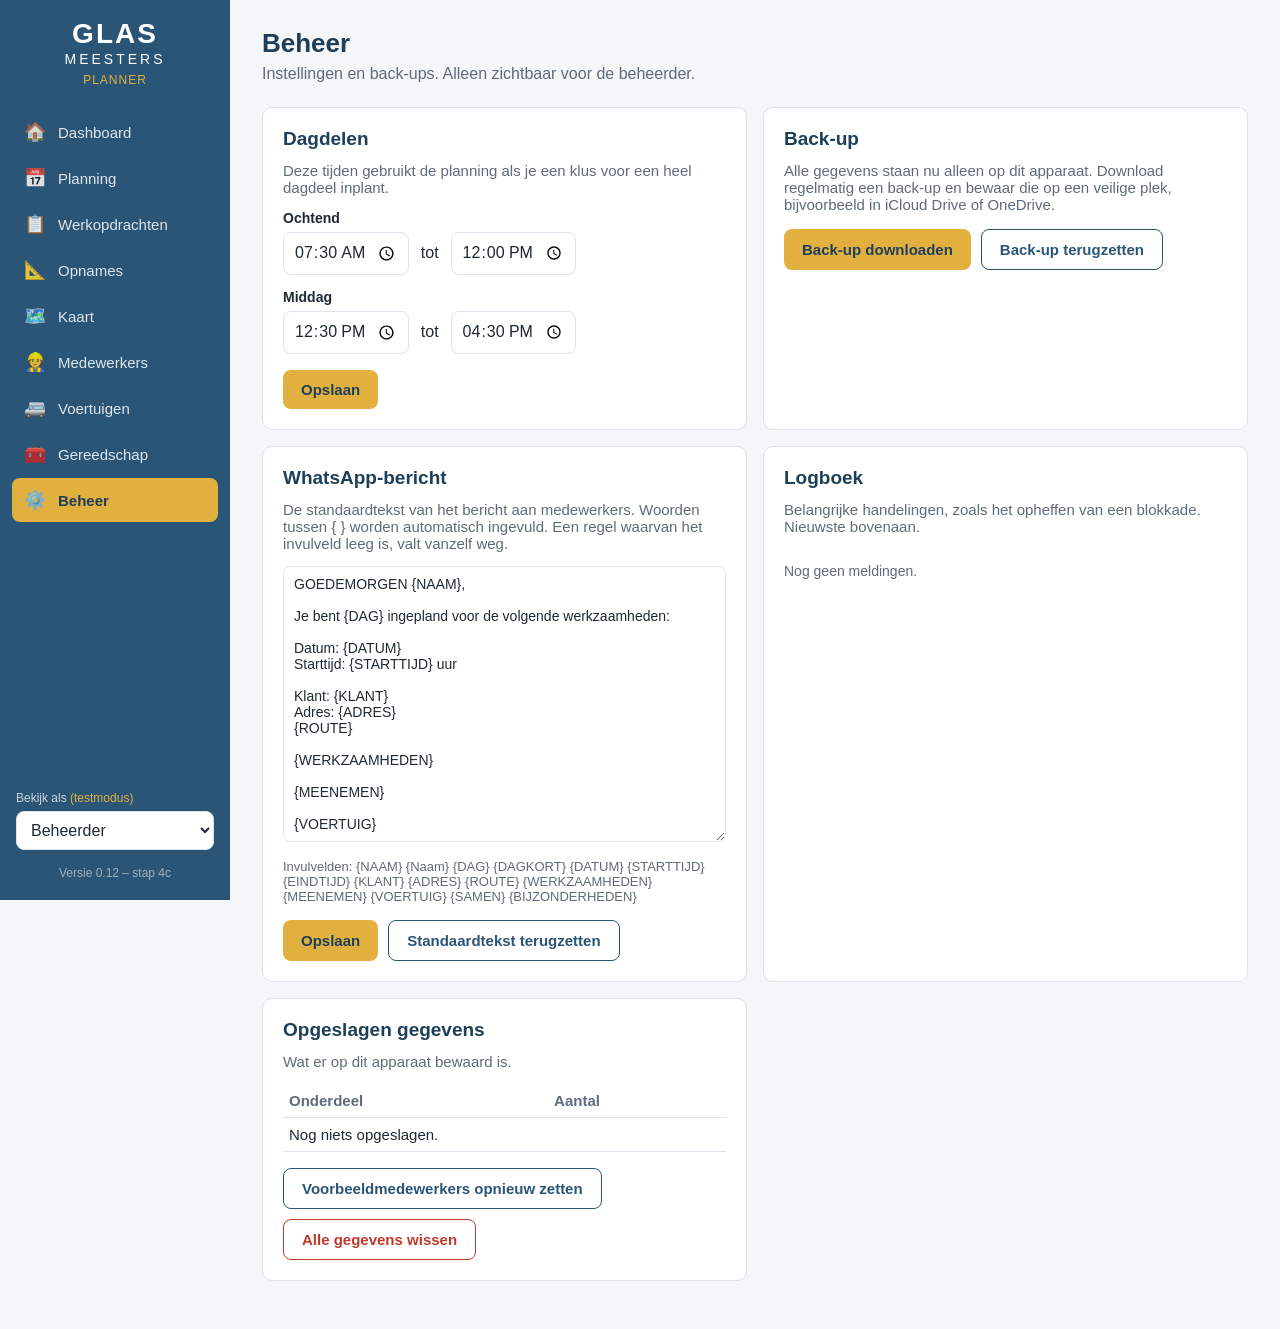
==== beheer.html @ 54ba1652 "Stap 4c: voertuigenbeheer - Pagina Voertuigen met filters: aandacht nodig, APK binnen 30 dagen,   on" ====
<!DOCTYPE html>
<html lang="nl">
<head>
  <meta charset="utf-8">
  <meta name="viewport" content="width=device-width, initial-scale=1">
  <title>Beheer – Glasmeesters Planner</title>
  <meta name="theme-color" content="#2A5577">
  <link rel="manifest" href="manifest.webmanifest">
  <link rel="icon" href="img/icoon.svg" type="image/svg+xml">
  <link rel="apple-touch-icon" href="img/icoon-180.png">
  <link rel="stylesheet" href="css/stijl.css">
</head>
<body data-pagina="beheer">

  <main class="inhoud">
    <h1>Beheer</h1>
    <p class="ondertitel">Instellingen en back-ups. Alleen zichtbaar voor de beheerder.</p>

    <div class="kaarten">

      <!-- Dagdelen -->
      <section class="kaart">
        <h2>Dagdelen</h2>
        <p class="uitleg">Deze tijden gebruikt de planning als je een klus voor een heel dagdeel inplant.</p>
        <form id="dagdelen">
          <div class="veld">
            <label>Ochtend</label>
            <div class="rij">
              <input type="time" id="ochtend-van" step="900" required> tot
              <input type="time" id="ochtend-tot" step="900" required>
            </div>
          </div>
          <div class="veld">
            <label>Middag</label>
            <div class="rij">
              <input type="time" id="middag-van" step="900" required> tot
              <input type="time" id="middag-tot" step="900" required>
            </div>
          </div>
          <div class="knoppen">
            <button class="knop" type="submit">Opslaan</button>
          </div>
          <div class="melding" id="melding-dagdelen"></div>
        </form>
      </section>

      <!-- Back-up -->
      <section class="kaart">
        <h2>Back-up</h2>
        <p class="uitleg">
          Alle gegevens staan nu alleen op dit apparaat. Download regelmatig een back-up en bewaar die
          op een veilige plek, bijvoorbeeld in iCloud Drive of OneDrive.
        </p>
        <div class="knoppen">
          <button class="knop" id="download">Back-up downloaden</button>
          <label class="knop tweede" for="bestand">Back-up terugzetten</label>
          <input type="file" id="bestand" accept=".json,application/json" hidden>
        </div>
        <div class="melding" id="melding-backup"></div>
      </section>

      <!-- WhatsApp-sjabloon -->
      <section class="kaart">
        <h2>WhatsApp-bericht</h2>
        <p class="uitleg">De standaardtekst van het bericht aan medewerkers. Woorden tussen { } worden automatisch ingevuld.
          Een regel waarvan het invulveld leeg is, valt vanzelf weg.</p>
        <textarea id="wa-sjabloon" rows="16" style="width:100%; font-size:14px"></textarea>
        <p class="zacht" style="font-size:13px">Invulvelden: {NAAM} {Naam} {DAG} {DAGKORT} {DATUM} {STARTTIJD} {EINDTIJD} {KLANT} {ADRES} {ROUTE}
          {WERKZAAMHEDEN} {MEENEMEN} {VOERTUIG} {SAMEN} {BIJZONDERHEDEN}</p>
        <div class="knoppen">
          <button class="knop" id="wa-opslaan">Opslaan</button>
          <button class="knop tweede" id="wa-standaard">Standaardtekst terugzetten</button>
        </div>
        <div class="melding" id="melding-wa"></div>
      </section>

      <!-- Logboek -->
      <section class="kaart">
        <h2>Logboek</h2>
        <p class="uitleg">Belangrijke handelingen, zoals het opheffen van een blokkade. Nieuwste bovenaan.</p>
        <div id="logboek" class="logboek"><p class="zacht">Bezig met laden…</p></div>
      </section>

      <!-- Overzicht -->
      <section class="kaart">
        <h2>Opgeslagen gegevens</h2>
        <p class="uitleg">Wat er op dit apparaat bewaard is.</p>
        <table class="tabel">
          <thead><tr><th>Onderdeel</th><th>Aantal</th></tr></thead>
          <tbody id="tellingen"><tr><td colspan="2">Bezig met laden…</td></tr></tbody>
        </table>
        <div class="knoppen">
          <button class="knop tweede" id="voorbeeld">Voorbeeldmedewerkers opnieuw zetten</button>
          <button class="knop gevaar" id="wissen">Alle gegevens wissen</button>
        </div>
        <div class="melding" id="melding-wissen"></div>
      </section>

    </div>
  </main>

  <script src="js/layout.js"></script>
  <script src="js/opslag.js"></script>
  <script src="js/keuzelijsten.js"></script>
  <script src="js/voorbeeld.js"></script>
  <script src="js/whatsapp.js"></script>
  <script>
  // Alleen uitvoeren als deze rol de pagina mag zien
  if (!document.body.classList.contains("geen-toegang")) {
    // Standaardtijden uit het ontwerp
    const STANDAARD_DAGDELEN = {
      id: "dagdelen",
      ochtend_van: "07:30", ochtend_tot: "12:00",
      middag_van: "12:30",  middag_tot: "16:30"
    };

    const NAMEN = { instellingen: "Instellingen", medewerkers: "Medewerkers", klussen: "Werkopdrachten", afwezigheid: "Afwezigheid", voertuigen: "Voertuigen", gereedschap: "Gereedschap", bestanden: "Foto's en documenten", whatsapp: "WhatsApp-berichten", logboek: "Logboek", onderhoud: "Onderhoud en keuringen" }; // wordt aangevuld in latere stappen

    function toon(id, soort, tekst) {
      const el = document.getElementById(id);
      el.className = "melding zichtbaar " + soort;
      el.textContent = tekst;
    }

    // ----- Dagdelen -----
    async function laadDagdelen() {
      const d = (await Opslag.haal("instellingen", "dagdelen")) || STANDAARD_DAGDELEN;
      document.getElementById("ochtend-van").value = d.ochtend_van;
      document.getElementById("ochtend-tot").value = d.ochtend_tot;
      document.getElementById("middag-van").value = d.middag_van;
      document.getElementById("middag-tot").value = d.middag_tot;
    }

    document.getElementById("dagdelen").addEventListener("submit", async function (e) {
      e.preventDefault();
      const d = {
        id: "dagdelen",
        ochtend_van: document.getElementById("ochtend-van").value,
        ochtend_tot: document.getElementById("ochtend-tot").value,
        middag_van: document.getElementById("middag-van").value,
        middag_tot: document.getElementById("middag-tot").value
      };
      if (d.ochtend_van >= d.ochtend_tot || d.middag_van >= d.middag_tot) {
        toon("melding-dagdelen", "fout", "De eindtijd moet later zijn dan de begintijd.");
        return;
      }
      if (d.ochtend_tot > d.middag_van) {
        toon("melding-dagdelen", "fout", "De middag mag pas beginnen als de ochtend voorbij is.");
        return;
      }
      await Opslag.bewaar("instellingen", d);
      toon("melding-dagdelen", "goed", "Opgeslagen.");
      laadTellingen();
    });

    // ----- Overzicht -----
    async function laadTellingen() {
      const telling = await Opslag.tellingen();
      const soorten = Object.keys(telling);
      document.getElementById("tellingen").innerHTML = soorten.length
        ? soorten.map(function (s) {
            return "<tr><td>" + (NAMEN[s] || s) + "</td><td>" + telling[s] + "</td></tr>";
          }).join("")
        : '<tr><td colspan="2">Nog niets opgeslagen.</td></tr>';
    }

    // ----- Back-up downloaden -----
    document.getElementById("download").addEventListener("click", async function () {
      const backup = await Opslag.exporteer();
      const datum = new Date().toISOString().slice(0, 10);
      const blob = new Blob([JSON.stringify(backup, null, 2)], { type: "application/json" });
      const link = document.createElement("a");
      link.href = URL.createObjectURL(blob);
      link.download = "glasmeesters-backup-" + datum + ".json";
      document.body.appendChild(link);
      link.click();
      link.remove();
      setTimeout(function () { URL.revokeObjectURL(link.href); }, 2000);
      toon("melding-backup", "goed", "Back-up gemaakt: " + link.download);
    });

    // ----- Back-up terugzetten -----
    document.getElementById("bestand").addEventListener("change", async function (e) {
      const bestand = e.target.files[0];
      e.target.value = "";
      if (!bestand) return;
      if (!confirm("Let op: alle huidige gegevens op dit apparaat worden vervangen door de back-up. Doorgaan?")) return;
      try {
        const backup = JSON.parse(await bestand.text());
        await Opslag.importeer(backup);
        toon("melding-backup", "goed", "Back-up van " +
          new Date(backup.gemaakt_op).toLocaleString("nl-NL") + " is teruggezet.");
        laadDagdelen();
        laadSjabloon();
        laadTellingen();
      } catch (fout) {
        toon("melding-backup", "fout", "Terugzetten mislukt: " +
          (fout instanceof SyntaxError ? "dit bestand is geen geldige back-up." : fout.message));
      }
    });

    // ----- Alles wissen -----
    document.getElementById("wissen").addEventListener("click", async function () {
      if (!confirm("Weet je zeker dat je ALLE gegevens op dit apparaat wilt wissen? Maak eerst een back-up.")) return;
      await Opslag.wisAlles();
      toon("melding-wissen", "info", "Alle gegevens zijn gewist. De dagdelen staan weer op de standaardtijden. De voorbeeldmedewerkers komen terug zodra je Medewerkers opent.");
      laadDagdelen();
      laadSjabloon();
      laadTellingen();
    });

    // ----- Logboek -----
    async function laadLogboek() {
      const regels = (await Opslag.alle("logboek")).sort(function (a, b) { return (b.wanneer || "").localeCompare(a.wanneer || ""); }).slice(0, 50);
      document.getElementById("logboek").innerHTML = regels.length ? regels.map(function (r) {
        const t = new Date(r.wanneer);
        return '<div class="log-regel"><span class="zacht">' + t.toLocaleDateString("nl-NL") + " " +
          t.toLocaleTimeString("nl-NL", { hour: "2-digit", minute: "2-digit" }) + '</span><strong>' +
          String(r.actie).replace(/</g, "&lt;") + '</strong><span>' + String(r.details || "").replace(/</g, "&lt;") + '</span></div>';
      }).join("") : '<p class="zacht">Nog geen meldingen.</p>';
    }

    // ----- WhatsApp-sjabloon -----
    async function laadSjabloon() { document.getElementById("wa-sjabloon").value = await WhatsApp.sjabloon(); }
    document.getElementById("wa-opslaan").addEventListener("click", async function () {
      const tekst = document.getElementById("wa-sjabloon").value.trim();
      if (!tekst) { toon("melding-wa", "fout", "De tekst mag niet leeg zijn."); return; }
      await Opslag.bewaar("instellingen", { id: "whatsapp", sjabloon: tekst });
      toon("melding-wa", "goed", "Opgeslagen. Nieuwe berichten gebruiken deze tekst.");
      laadTellingen();
    });
    document.getElementById("wa-standaard").addEventListener("click", async function () {
      document.getElementById("wa-sjabloon").value = WhatsApp.STANDAARD_SJABLOON;
      await Opslag.bewaar("instellingen", { id: "whatsapp", sjabloon: WhatsApp.STANDAARD_SJABLOON });
      toon("melding-wa", "goed", "De standaardtekst staat er weer.");
    });

    // ----- Voorbeeldmedewerkers opnieuw -----
    document.getElementById("voorbeeld").addEventListener("click", async function () {
      if (!confirm("De 30 voorbeeldmedewerkers worden teruggezet zoals ze oorspronkelijk waren. Wijzigingen aan voorbeeldmedewerkers gaan verloren; zelf toegevoegde medewerkers blijven staan. Doorgaan?")) return;
      await Voorbeeld.herstelMedewerkers();
      toon("melding-wissen", "goed", "De 30 voorbeeldmedewerkers staan er weer.");
      laadTellingen();
    });

    laadDagdelen();
    laadSjabloon();
    laadLogboek();
    laadTellingen();
  }
  </script>
</body>
</html>
---- css/stijl.css ----
/* =========================================================
   Glasmeesters Planner – huisstijl en opmaak
   Alle kleuren staan hieronder op één plek. Wil je een kleur
   aanpassen? Verander dan alleen de waarde achter de naam.
   ========================================================= */

:root {
  --blauw: #2A5577;          /* huisstijl: donkerblauw */
  --blauw-donker: #1E3F5A;
  --goud: #E1B03E;           /* huisstijl: goudgeel */
  --goud-donker: #C99A2E;

  --groen: #2E8B57;          /* in orde */
  --oranje: #E08A1E;         /* aandacht nodig */
  --rood: #C0392B;           /* actie vereist */
  --grijs: #8A9099;          /* niet actief */

  --tekst: #1F2933;
  --tekst-zacht: #5F6B7A;
  --lijn: #DDE3EA;
  --achtergrond: #F4F6F8;
  --wit: #FFFFFF;

  --rand: 10px;
  --menu-breedte: 230px;
  --lettertype: -apple-system, BlinkMacSystemFont, "Segoe UI", Roboto, Arial, sans-serif;
}

* { box-sizing: border-box; }

/* Iets met "hidden" is altijd onzichtbaar, ook als het een knop of melding is */
[hidden] { display: none !important; }

html, body {
  margin: 0;
  padding: 0;
  font-family: var(--lettertype);
  font-size: 16px;
  color: var(--tekst);
  background: var(--achtergrond);
}

a { color: var(--blauw); }

/* ---------- Menu (links op computer en tablet) ---------- */

.menu {
  position: fixed;
  top: 0;
  left: 0;
  bottom: 0;
  width: var(--menu-breedte);
  background: var(--blauw);
  color: var(--wit);
  display: flex;
  flex-direction: column;
  padding: 20px 12px;
  overflow-y: auto;
}

.logo {
  display: block;
  text-decoration: none;
  color: var(--wit);
  text-align: center;
  margin: 0 0 24px;
  line-height: 1;
}
.logo .logo-glas { display: block; font-size: 28px; font-weight: 700; letter-spacing: 2px; }
.logo .logo-meesters { display: block; font-size: 14px; letter-spacing: 3px; margin-top: 4px; }
.logo .logo-planner { display: block; font-size: 12px; color: var(--goud); margin-top: 8px; letter-spacing: 1px; }

.menu nav a {
  display: flex;
  align-items: center;
  gap: 12px;
  padding: 11px 12px;
  margin-bottom: 2px;
  border-radius: 8px;
  color: rgba(255, 255, 255, 0.85);
  text-decoration: none;
  font-size: 15px;
}
.menu nav a:hover { background: rgba(255, 255, 255, 0.08); color: var(--wit); }
.menu nav a.actief { background: var(--goud); color: var(--blauw-donker); font-weight: 600; }
.menu nav .icoon { width: 22px; text-align: center; font-size: 18px; }

.rolkeuze { margin-top: auto; padding: 16px 4px 0; }
.rolkeuze label { display: block; font-size: 12px; color: rgba(255, 255, 255, 0.75); margin-bottom: 6px; }
.rolkeuze label span { color: var(--goud); }
.rolkeuze select { width: 100%; }

.rolbalk { display: none; }

.menu .versie {
  font-size: 12px;
  color: rgba(255, 255, 255, 0.55);
  text-align: center;
  padding-top: 16px;
}

/* ---------- Hoofdgedeelte ---------- */

.inhoud {
  margin-left: var(--menu-breedte);
  padding: 28px 32px 48px;
  max-width: 1300px;
}

h1 { font-size: 26px; margin: 0 0 6px; color: var(--blauw-donker); }
h2 { font-size: 19px; margin: 28px 0 12px; color: var(--blauw-donker); }
.ondertitel { color: var(--tekst-zacht); margin: 0 0 24px; }

/* ---------- Tegels op het dashboard ---------- */

.tegels {
  display: grid;
  grid-template-columns: repeat(auto-fill, minmax(200px, 1fr));
  gap: 16px;
}

.tegel {
  background: var(--wit);
  border: 1px solid var(--lijn);
  border-radius: var(--rand);
  padding: 16px 18px;
}
.tegel .label { font-size: 14px; color: var(--tekst-zacht); }
.tegel .getal { font-size: 30px; font-weight: 700; margin: 6px 0 4px; }
.tegel .status { font-size: 14px; display: flex; align-items: center; gap: 8px; }

a.tegel { display: block; text-decoration: none; color: inherit; }
.tegel.klikbaar:hover { border-color: var(--blauw); }
.tegel.rand-groen { border-top: 4px solid var(--groen); }
.tegel.rand-oranje { border-top: 4px solid var(--oranje); }
.tegel.rand-rood { border-top: 4px solid var(--rood); }
.tegel.rand-grijs { border-top: 4px solid var(--lijn); }
.tegel.rand-grijs .getal { color: var(--grijs); }

.dashboard-kolommen { display: grid; grid-template-columns: 1fr 1fr; gap: 20px; }
.lijst-kaart { padding: 6px 0; }
.actieregel, .dagregel {
  display: flex; gap: 12px; align-items: flex-start;
  padding: 11px 18px; border-bottom: 1px solid var(--lijn);
  color: inherit; text-decoration: none; font-size: 15px;
}
.actieregel:last-child, .dagregel:last-child { border-bottom: none; }
.actieregel:hover, .dagregel:hover { background: var(--achtergrond); }
.actieregel .stip { margin-top: 6px; }
.dagregel .tijd { font-weight: 700; color: var(--blauw-donker); min-width: 96px; font-size: 14px; padding-top: 1px; }
.dagregel .wat { display: flex; flex-direction: column; gap: 2px; }
.leeg-tekst { display: flex; gap: 10px; align-items: center; padding: 12px 18px; margin: 0; color: var(--tekst-zacht); }
.rood-tekst { color: var(--rood); font-weight: 600; }

.stip { width: 10px; height: 10px; border-radius: 50%; display: inline-block; flex-shrink: 0; }
.stip.groen { background: var(--groen); }
.stip.oranje { background: var(--oranje); }
.stip.rood { background: var(--rood); }
.stip.grijs { background: var(--grijs); }

/* ---------- Kaarten en meldingen ---------- */

.kaart {
  background: var(--wit);
  border: 1px solid var(--lijn);
  border-radius: var(--rand);
  padding: 20px;
}

.binnenkort {
  background: var(--wit);
  border: 2px dashed var(--lijn);
  border-radius: var(--rand);
  padding: 32px;
  text-align: center;
  color: var(--tekst-zacht);
}
.binnenkort strong { color: var(--blauw); }

/* ---------- Knoppen ---------- */

.knop {
  display: inline-block;
  background: var(--goud);
  color: var(--blauw-donker);
  border: none;
  border-radius: 8px;
  padding: 11px 18px;
  font-size: 15px;
  font-weight: 600;
  cursor: pointer;
  text-decoration: none;
}
.knop:hover { background: var(--goud-donker); }
.knop.tweede { background: var(--wit); color: var(--blauw); border: 1px solid var(--blauw); }

/* ---------- Formulieren ---------- */

select, input, textarea {
  font: inherit;
  font-size: 16px; /* voorkomt inzoomen op iPhone/iPad */
  padding: 9px 10px;
  border: 1px solid var(--lijn);
  border-radius: 8px;
  background: var(--wit);
  color: var(--tekst);
}
input:focus, select:focus, textarea:focus { outline: 2px solid var(--goud); border-color: var(--goud); }

.veld { margin-bottom: 14px; }
.veld label { display: block; font-size: 14px; font-weight: 600; margin-bottom: 6px; }
.rij { display: flex; flex-wrap: wrap; gap: 12px; align-items: center; }
.knoppen { display: flex; flex-wrap: wrap; gap: 10px; margin-top: 16px; }

.knop.gevaar { background: var(--wit); color: var(--rood); border: 1px solid var(--rood); }
.knop.gevaar:hover { background: #FBEDEB; }

.melding {
  border-radius: 8px;
  padding: 12px 14px;
  margin: 14px 0 0;
  font-size: 15px;
  display: none;
}
.melding.zichtbaar { display: block; }
.melding.goed { background: #E7F4EC; color: #1D5E3A; }
.melding.fout { background: #FBEDEB; color: #8E2A20; }
.melding.info { background: #EAF1F7; color: var(--blauw-donker); }
.melding.waarschuwing { background: #FDF1E2; color: #7A4508; }

.kaarten { display: grid; grid-template-columns: repeat(auto-fit, minmax(320px, 1fr)); gap: 16px; }
.kaart h2 { margin-top: 0; }
.uitleg { color: var(--tekst-zacht); font-size: 15px; margin: 0 0 14px; }

.tabel { width: 100%; border-collapse: collapse; font-size: 15px; }
.tabel td, .tabel th { text-align: left; padding: 8px 6px; border-bottom: 1px solid var(--lijn); }
.tabel th { color: var(--tekst-zacht); font-weight: 600; }

/* ---------- Paginakop en filters ---------- */

.paginakop { display: flex; justify-content: space-between; align-items: flex-start; gap: 16px; flex-wrap: wrap; }
.filterbalk { display: flex; flex-wrap: wrap; gap: 10px; align-items: center; margin: 16px 0 18px; }
.filterbalk input[type=search] { flex: 1 1 260px; }
.vinkje { display: inline-flex; align-items: center; gap: 8px; font-size: 15px; cursor: pointer; }
.vinkje input { width: 20px; height: 20px; padding: 0; }
.veld label.vinkje { display: inline-flex; font-weight: 600; margin-top: 30px; }
.zacht { color: var(--tekst-zacht); font-size: 14px; }
.knop.klein { padding: 7px 12px; font-size: 14px; }

/* ---------- Knoppengroep (bijv. weergave wisselen) ---------- */

.knoppengroep { display: flex; flex-wrap: wrap; border: 1px solid var(--lijn); border-radius: 10px; overflow: hidden; background: var(--wit); }
.knoppengroep button {
  font: inherit; font-size: 15px; border: none; background: none; padding: 10px 14px; cursor: pointer; color: var(--blauw);
  border-right: 1px solid var(--lijn);
}
.knoppengroep button:last-child { border-right: none; }
.knoppengroep button.actief { background: var(--blauw); color: var(--wit); font-weight: 600; }
.knoppengroep .pijl { font-size: 22px; line-height: 1; padding: 6px 14px; }
.weergave-wissel { display: inline-flex; margin-top: 8px; }

/* ---------- Medewerkers ---------- */

.personen { display: grid; grid-template-columns: repeat(auto-fill, minmax(280px, 1fr)); gap: 12px; }

.persoon {
  display: flex;
  gap: 14px;
  align-items: flex-start;
  text-align: left;
  background: var(--wit);
  border: 1px solid var(--lijn);
  border-radius: var(--rand);
  padding: 14px;
  font: inherit;
  color: inherit;
  cursor: pointer;
}
.persoon:hover { border-color: var(--blauw); }
.persoon.inactief { opacity: 0.55; }
.persoon-tekst { display: flex; flex-direction: column; gap: 2px; min-width: 0; }
.persoon-tekst strong { font-size: 16px; }

.avatar {
  width: 48px;
  height: 48px;
  border-radius: 50%;
  flex-shrink: 0;
  display: flex;
  align-items: center;
  justify-content: center;
  font-weight: 700;
  color: var(--wit);
  background: var(--blauw) center / cover no-repeat;
}
.avatar.groot { width: 88px; height: 88px; font-size: 28px; }
.avatar.g-kantoor { background-color: var(--blauw); }
.avatar.g-opname { background-color: #5B7F9E; }
.avatar.g-buitendienst { background-color: var(--goud-donker); }

.label {
  display: inline-block;
  font-size: 12px;
  font-weight: 600;
  padding: 3px 8px;
  border-radius: 6px;
  margin-top: 6px;
  align-self: flex-start;
}
.label.rood { background: #FBEDEB; color: var(--rood); }
.label.oranje { background: #FDF1E2; color: #9A5A0C; }
.label.groen { background: #E7F4EC; color: var(--groen); }

.alleen-lezen .alleen-beheerder { display: none !important; }
.verberg-telefoon .recht-telefoon { display: none; }
.verberg-bevoegdheden .recht-bevoegdheden { display: none; }

/* ---------- Voertuigen en gereedschap ---------- */

.voertuigen { display: grid; grid-template-columns: repeat(auto-fill, minmax(320px, 1fr)); gap: 12px; }
.voertuig {
  display: flex; gap: 14px; align-items: flex-start; text-align: left; font: inherit; color: inherit;
  background: var(--wit); border: 1px solid var(--lijn); border-radius: var(--rand); padding: 14px; cursor: pointer;
}
.voertuig:hover { border-color: var(--blauw); }
.voertuig.rand-rood { border-left: 5px solid var(--rood); }
.voertuig.rand-oranje { border-left: 5px solid var(--oranje); }
.voertuig.rand-grijs { border-left: 5px solid var(--grijs); opacity: 0.8; }
.voertuig.rand-groen { border-left: 5px solid var(--groen); }
.voertuig-foto {
  width: 64px; height: 64px; flex-shrink: 0; border-radius: 10px; background: #EAF1F7 center / cover no-repeat;
  display: flex; align-items: center; justify-content: center; font-size: 30px;
}
.voertuig-foto.groot { width: 120px; height: 90px; font-size: 44px; }
.voertuig-tekst { display: flex; flex-direction: column; gap: 3px; min-width: 0; }
.voertuig-tekst strong { font-size: 16px; }
.voertuig-tekst .rij { display: flex; gap: 10px; align-items: center; flex-wrap: wrap; }
.voertuig-tekst .label { margin-top: 2px; }
.kenteken {
  display: inline-block; background: #F7C600; color: #111; font-weight: 700; font-size: 13px; letter-spacing: 1px;
  padding: 2px 8px 2px 18px; border-radius: 4px; border: 1px solid #111; position: relative;
}
.kenteken::before { content: ""; position: absolute; left: 0; top: 0; bottom: 0; width: 11px; background: #1F4FB0; border-radius: 3px 0 0 3px; }
.alleen-lezen-wagenpark .alleen-wagenpark { display: none !important; }
details.toevoegen { margin-top: 10px; }
details.toevoegen summary { list-style: none; display: inline-block; }
details.toevoegen summary::-webkit-details-marker { display: none; }

/* ---------- Opleidingen en bevoegdheden ---------- */

.bev-soort { font-size: 14px; color: var(--tekst-zacht); margin: 16px 0 6px; text-transform: uppercase; letter-spacing: 0.4px; }
.bev-rij {
  display: grid; grid-template-columns: minmax(170px, 1.3fr) 132px 132px minmax(100px, 1fr) 118px 128px;
  gap: 8px; align-items: end; padding: 8px 0; border-bottom: 1px solid var(--lijn);
}
.bev-rij:not(.aan) { align-items: center; }
.bev-naam { font-weight: 600; font-size: 15px; align-self: center; }
.bev-veld { display: flex; flex-direction: column; gap: 2px; min-width: 0; }
.bev-veld input { width: 100%; padding: 6px 8px; font-size: 15px; }
.mini-label { font-size: 11px; color: var(--tekst-zacht); }
.bev-leeg { grid-column: 2 / 6; }
.bev-cert { display: flex; gap: 4px; align-items: center; min-width: 0; align-self: center; }
.bev-status { align-self: center; }
.bev-status .label { margin-top: 0; }
.wettelijk { color: var(--rood); font-weight: 700; font-size: 13px; }
.link-knop { background: none; border: none; padding: 0; color: var(--blauw); text-decoration: underline; cursor: pointer; font: inherit; font-size: 14px; text-align: left; white-space: nowrap; overflow: hidden; text-overflow: ellipsis; max-width: 100%; }
.klein-weg { width: 26px; height: 26px; font-size: 12px; padding: 0; }

.matrix-houder { overflow: auto; background: var(--wit); border: 1px solid var(--lijn); border-radius: var(--rand); max-height: calc(100vh - 260px); }
.matrix { border-collapse: separate; border-spacing: 0; font-size: 14px; }
.matrix th, .matrix td { border-bottom: 1px solid var(--lijn); border-right: 1px solid var(--lijn); padding: 6px; text-align: center; }
.matrix thead th { position: sticky; top: 0; background: var(--blauw); color: var(--wit); z-index: 2; vertical-align: bottom; height: 150px; font-weight: 600; font-size: 12px; }
.matrix thead th span { writing-mode: vertical-rl; transform: rotate(180deg); white-space: nowrap; display: inline-block; }
.matrix .m-naam { position: sticky; left: 0; background: var(--wit); text-align: left; z-index: 1; min-width: 170px; }
.matrix thead .m-naam { z-index: 3; background: var(--blauw); vertical-align: middle; }
.matrix tfoot th, .matrix tfoot td { font-weight: 600; background: var(--achtergrond); }
.matrix td { width: 34px; min-width: 34px; font-weight: 700; }
.matrix td.m-geldig { background: #E7F4EC; color: var(--groen); }
.matrix td.m-bijna { background: #FDF1E2; color: #9A5A0C; }
.matrix td.m-verlopen { background: #FBEDEB; color: var(--rood); }

/* ---------- Venster (detailkaart) ---------- */

.venster {
  border: none;
  border-radius: 14px;
  padding: 0;
  width: min(720px, 94vw);
  max-height: 90vh;
  box-shadow: 0 20px 60px rgba(0, 0, 0, 0.25);
}
.venster::backdrop { background: rgba(20, 35, 50, 0.45); }
.venster form { display: flex; flex-direction: column; max-height: 90vh; }
.venster-kop { display: flex; justify-content: space-between; align-items: center; padding: 18px 22px; border-bottom: 1px solid var(--lijn); }
.venster-kop h2 { margin: 0; }
.venster-inhoud { padding: 20px 22px; overflow-y: auto; }
.venster-voet { display: flex; gap: 10px; padding: 14px 22px; border-top: 1px solid var(--lijn); flex-wrap: wrap; }
.venster-voet .ruimte { flex: 1; }
.sluit { background: none; border: none; font-size: 22px; cursor: pointer; color: var(--tekst-zacht); padding: 4px 8px; }

.foto-blok { display: flex; align-items: center; gap: 16px; margin-bottom: 18px; flex-wrap: wrap; }
.foto-blok > div:last-child { display: flex; gap: 8px; flex-wrap: wrap; }
.velden-2 { display: grid; grid-template-columns: 1fr 1fr; gap: 0 16px; }
.velden-2 input, .velden-2 select, .venster textarea { width: 100%; }
.venster h3 { font-size: 16px; margin: 18px 0 4px; color: var(--blauw-donker); }
input:disabled, select:disabled, textarea:disabled { background: var(--achtergrond); color: var(--tekst); opacity: 1; }

.bevoegdheden { list-style: none; padding: 0; margin: 0; display: grid; grid-template-columns: 1fr 1fr; gap: 6px 16px; }
.bevoegdheden li { display: flex; align-items: center; gap: 8px; font-size: 15px; flex-wrap: wrap; }
.bevoegdheden li .zacht { font-size: 13px; width: 100%; padding-left: 18px; margin-top: -2px; }
.bevoegdheden li.b-verlopen > span:nth-child(2) { color: var(--rood); font-weight: 600; }

/* ---------- Werkopdrachtenlijst ---------- */

.opdrachten { display: flex; flex-direction: column; gap: 8px; }
.opdracht {
  display: grid; grid-template-columns: 130px 1fr auto; gap: 16px; align-items: start;
  background: var(--wit); border: 1px solid var(--lijn); border-radius: var(--rand);
  padding: 14px 16px; text-align: left; font: inherit; color: inherit; cursor: pointer;
}
.opdracht:hover { border-color: var(--blauw); }
.opdracht-links, .opdracht-midden, .opdracht-rechts { display: flex; flex-direction: column; gap: 4px; min-width: 0; }
.opdracht-rechts { text-align: right; align-items: flex-end; font-size: 15px; }
.opdracht .nummer { font-weight: 700; color: var(--blauw-donker); font-size: 14px; }
.opdracht .label { margin-top: 0; }
.tags { display: flex; flex-wrap: wrap; gap: 4px; margin-top: 2px; }
.tag { font-size: 12px; background: var(--achtergrond); border: 1px solid var(--lijn); border-radius: 6px; padding: 2px 7px; }
.label.st-grijs { background: #ECEEF1; color: var(--tekst-zacht); }
.label.st-blauw { background: #E6EEF5; color: var(--blauw); }
.label.st-goud { background: #FBF0D4; color: #7A5A12; }
.label.st-oranje { background: #FDF1E2; color: #9A5A0C; }
.label.st-groen { background: #E7F4EC; color: var(--groen); }
.label.st-rood { background: #FBEDEB; color: var(--rood); }
.oranje-tekst { color: #9A5A0C; font-weight: 600; }

/* ---------- Gedeelde onderdelen: werkopdrachtvenster en meldingen ---------- */

.bestand-knoppen { display: flex; flex-wrap: wrap; gap: 8px; align-items: center; margin-bottom: 10px; }
.bestanden { display: grid; grid-template-columns: repeat(auto-fill, minmax(120px, 1fr)); gap: 10px; margin-bottom: 8px; }
.bestand { position: relative; display: flex; flex-direction: column; gap: 3px; font-size: 13px; min-width: 0; }
.bestand-open { padding: 0; border: 1px solid var(--lijn); border-radius: 8px; background: var(--achtergrond); aspect-ratio: 4 / 3; overflow: hidden; cursor: pointer; display: flex; align-items: center; justify-content: center; }
.bestand-open img { width: 100%; height: 100%; object-fit: cover; display: block; }
.doc-icoon { font-size: 30px; display: flex; flex-direction: column; align-items: center; }
.doc-icoon b { font-size: 12px; color: var(--blauw); }
.bestand-naam { white-space: nowrap; overflow: hidden; text-overflow: ellipsis; }
.bestand-weg { position: absolute; top: 4px; right: 4px; width: 28px; height: 28px; border-radius: 50%; border: none; background: rgba(255,255,255,0.92); color: var(--rood); cursor: pointer; font-size: 14px; box-shadow: 0 1px 4px rgba(0,0,0,0.2); }
.kijker { border: none; padding: 0; background: transparent; max-width: 96vw; max-height: 96vh; }
.kijker::backdrop { background: rgba(0, 0, 0, 0.85); }
.kijker img { max-width: 96vw; max-height: 88vh; display: block; border-radius: 6px; }
.kijker-naam { color: #fff; text-align: center; padding: 8px; font-size: 14px; }
.kijker-sluit { position: fixed; top: 12px; right: 16px; color: #fff; font-size: 28px; }

.wa-status { display: flex; flex-direction: column; gap: 4px; margin-bottom: 10px; font-size: 15px; }
.wa-regel { display: flex; gap: 10px; flex-wrap: wrap; }
.wa-knop { background: #25A35A; color: #fff; }
.wa-knop:hover { background: #1E8A4C; }
.wa-kaart { border: 1px solid var(--lijn); border-radius: var(--rand); padding: 14px; margin-bottom: 14px; }
.wa-kop { display: flex; justify-content: space-between; gap: 10px; margin-bottom: 8px; flex-wrap: wrap; }
.wa-tekst { width: 100%; font-family: var(--lettertype); font-size: 15px; line-height: 1.4; background: #F0FAF3; }
.wa-acties { display: flex; flex-wrap: wrap; gap: 10px; align-items: center; margin-top: 10px; }
.wa-open { background: #25A35A; color: #fff; }
.wa-open:hover { background: #1E8A4C; }
.wa-open.uit { background: var(--lijn); color: var(--tekst-zacht); cursor: not-allowed; pointer-events: none; }
.groen-tekst { color: var(--groen); font-weight: 600; }

.logboek { max-height: 320px; overflow-y: auto; }
.log-regel { display: flex; flex-direction: column; gap: 2px; padding: 8px 0; border-bottom: 1px solid var(--lijn); font-size: 14px; }

.materialen { display: flex; flex-direction: column; gap: 6px; margin-bottom: 8px; }
.materiaal { display: grid; grid-template-columns: 90px 100px 1fr 40px; gap: 6px; }
.materiaal input { width: 100%; min-width: 0; }
.m-weg { border: 1px solid var(--lijn); background: var(--wit); border-radius: 8px; cursor: pointer; color: var(--rood); font-size: 16px; }
.snelknoppen { display: flex; flex-wrap: wrap; gap: 6px; }
.snel { font: inherit; font-size: 13px; padding: 6px 10px; border-radius: 16px; border: 1px dashed var(--blauw); background: var(--wit); color: var(--blauw); cursor: pointer; }
.snel:hover { background: #EAF1F7; }

.breed-venster { width: min(860px, 96vw); }
.vol { width: 100%; }
.venster h3.sectie { font-size: 15px; text-transform: uppercase; letter-spacing: 0.5px; color: var(--tekst-zacht); margin: 22px 0 10px; padding-top: 14px; border-top: 1px solid var(--lijn); }
.venster h3.sectie:first-child { border-top: none; padding-top: 0; margin-top: 0; }
.werkvakjes { display: grid; grid-template-columns: repeat(auto-fill, minmax(230px, 1fr)); gap: 6px 14px; margin-bottom: 14px; }
.werkvakje { display: flex; align-items: center; gap: 8px; font-size: 15px; cursor: pointer; }
.werkvakje input { width: 20px; height: 20px; flex-shrink: 0; }

/* ---------- Vensters ---------- */

.klein-venster { width: min(460px, 94vw); }
.keuze-knoppen { display: flex; flex-direction: column; gap: 10px; }
.keuze-knoppen .knop { width: 100%; padding: 14px; }

.dagdelen { display: flex; gap: 6px; flex-wrap: wrap; }
.dagdelen button {
  font: inherit; font-size: 14px; padding: 9px 12px; border-radius: 8px; cursor: pointer;
  border: 1px solid var(--blauw); background: var(--wit); color: var(--blauw);
}
.dagdelen button.actief { background: var(--blauw); color: var(--wit); }

.keuzelijst { max-height: 260px; overflow-y: auto; border: 1px solid var(--lijn); border-radius: 8px; }
.keuze-item {
  display: grid; grid-template-columns: 26px 1fr auto; gap: 8px; align-items: center;
  padding: 8px 10px; border-bottom: 1px solid var(--lijn); cursor: pointer; font-size: 15px;
}
.keuze-item:last-child { border-bottom: none; }
.keuze-item.aan { background: #FBF6E6; }
.keuze-item input { width: 20px; height: 20px; }
.veld label.keuze-item { display: grid; font-weight: 400; margin: 0; }
.keuze-naam { min-width: 0; }
.status-tekst { font-size: 13px; text-align: right; }
.status-tekst.groen { color: var(--groen); }
.status-tekst.rood { color: var(--rood); font-weight: 600; }
.status-tekst.grijs { color: var(--grijs); }
.status-tekst.oranje { color: #9A5A0C; font-weight: 600; }

/* ---------- Melding onderin ---------- */

.toast {
  position: fixed; left: 50%; bottom: 24px; transform: translate(-50%, 140%);
  background: var(--blauw-donker); color: var(--wit);
  padding: 12px 16px; border-radius: 10px; max-width: min(640px, 92vw);
  display: flex; gap: 14px; align-items: center; font-size: 15px;
  box-shadow: 0 10px 30px rgba(0, 0, 0, 0.25);
  transition: transform 0.25s ease, visibility 0.25s; z-index: 50;
  visibility: hidden;
}
.toast.zichtbaar { transform: translate(-50%, 0); visibility: visible; }
.toast.goed { background: #1D5E3A; }
.toast.fout { background: #8E2A20; }
.toast.waarschuwing { background: #9A5A0C; }
.toast button {
  background: none; border: 1px solid rgba(255, 255, 255, 0.6); color: var(--wit);
  border-radius: 6px; padding: 6px 10px; font: inherit; font-size: 14px; cursor: pointer; white-space: nowrap;
}

/* ---------- Telefoon: menu onderaan ---------- */

@media (max-width: 760px) {
  .menu {
    top: auto;
    width: 100%;
    height: 64px;
    flex-direction: row;
    padding: 0;
    overflow: hidden;
    z-index: 10;
  }
  .logo, .menu .versie, .rolkeuze { display: none; }
  .rolbalk {
    display: flex;
    align-items: center;
    gap: 8px;
    font-size: 13px;
    color: var(--tekst-zacht);
    margin-bottom: 14px;
  }
  .rolbalk select { padding: 4px 8px; }
  .kaarten { grid-template-columns: 1fr; }
  .personen, .voertuigen { grid-template-columns: 1fr; }
  .dashboard-kolommen { grid-template-columns: 1fr; gap: 0; }
  .toast { bottom: 80px; }
  .opdracht { grid-template-columns: 1fr; gap: 6px; }
  .materiaal { grid-template-columns: 70px 80px 1fr 36px; }
  .opdracht-links { flex-direction: row; gap: 10px; align-items: center; }
  .opdracht-rechts { text-align: left; align-items: flex-start; }
  .keuze-item { grid-template-columns: 26px 1fr; }
  .status-tekst { grid-column: 2; text-align: left; }
  .dagregel .tijd { min-width: 80px; }
  .velden-2, .bevoegdheden { grid-template-columns: 1fr; }
  .bev-rij { grid-template-columns: 1fr 1fr; }
  .bev-naam, .bev-opm { grid-column: 1 / -1; }
  .bev-leeg { display: none; }
  .venster { width: 100vw; max-width: 100vw; max-height: 100vh; height: 100%; border-radius: 0; margin: 0; }
  .venster form { max-height: 100vh; height: 100%; }
  .venster-inhoud { flex: 1; }
  .menu nav { display: flex; width: 100%; overflow-x: auto; }
  .menu nav a {
    flex-direction: column;
    gap: 2px;
    font-size: 11px;
    padding: 8px 10px;
    margin: 0;
    border-radius: 0;
    min-width: 72px;
    justify-content: center;
  }
  .inhoud { margin-left: 0; padding: 20px 16px 96px; }
  h1 { font-size: 22px; }
  .tegels { grid-template-columns: 1fr 1fr; gap: 10px; }
  .tegel .getal { font-size: 24px; }
}
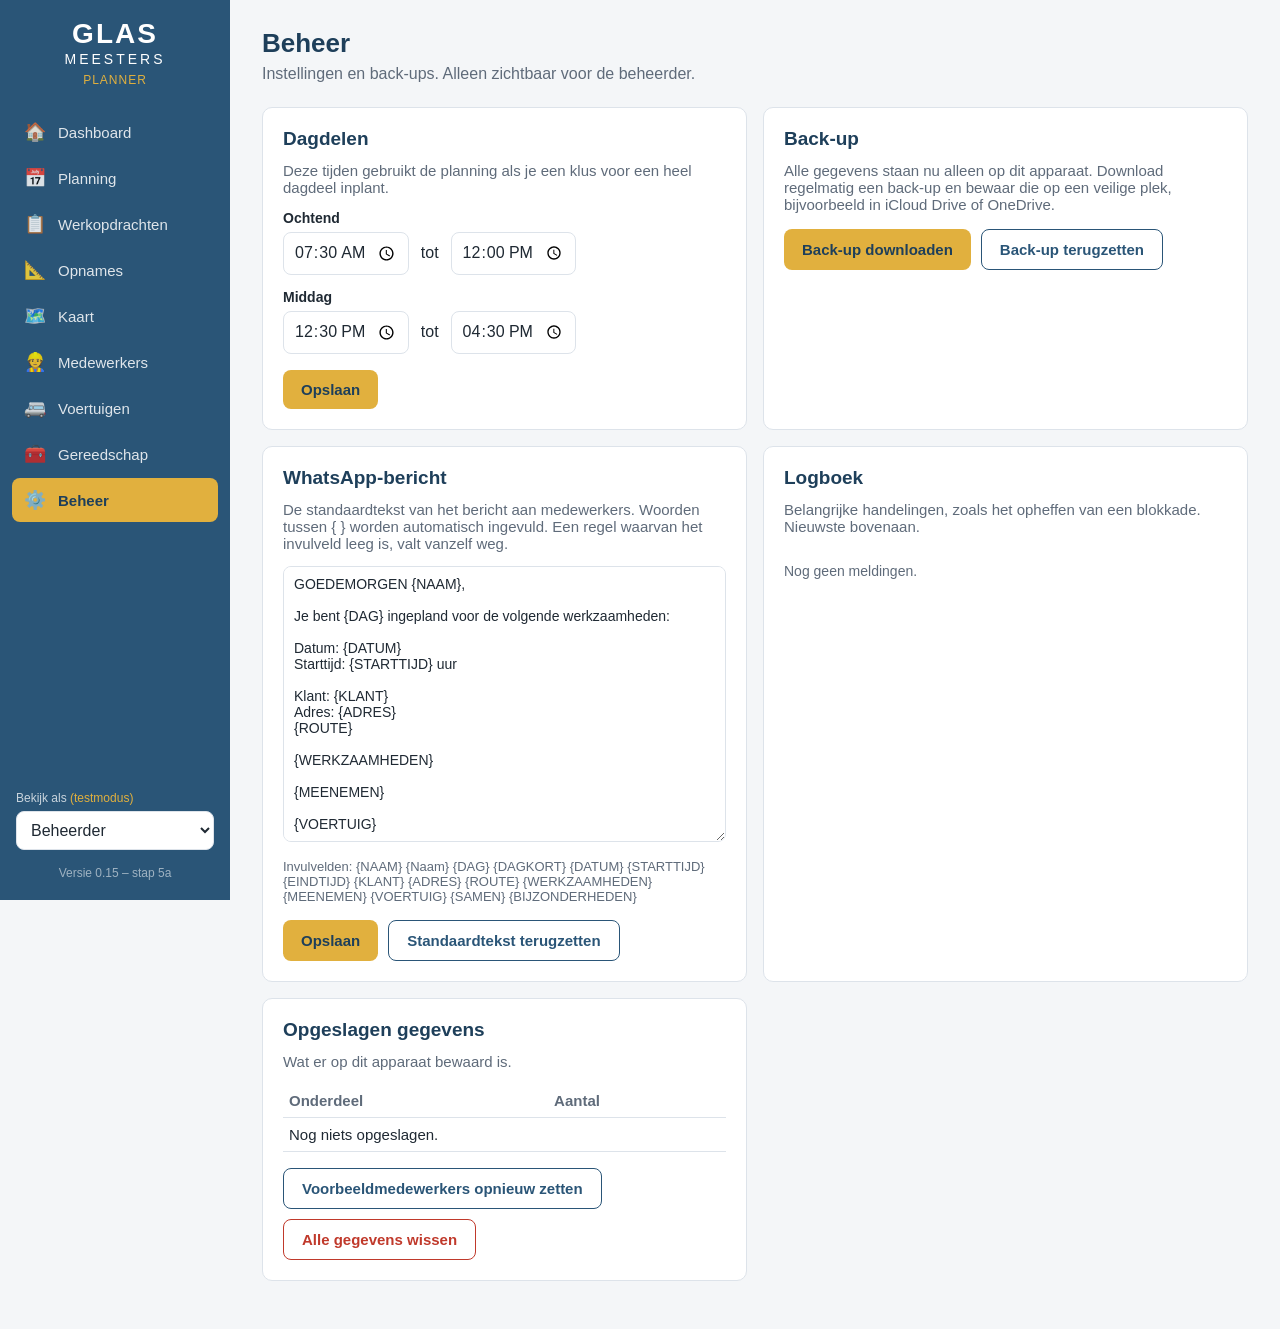
==== commit e62735e2: "Stap 5a: opnameformulier en raamregistratie - Opnamelijst met zoeken en filters op status en opnemer" ====
--- a/beheer.html
+++ b/beheer.html
@@ -114,7 +114,7 @@
       middag_van: "12:30",  middag_tot: "16:30"
     };
 
-    const NAMEN = { instellingen: "Instellingen", medewerkers: "Medewerkers", klussen: "Werkopdrachten", afwezigheid: "Afwezigheid", voertuigen: "Voertuigen", gereedschap: "Gereedschap", bestanden: "Foto's en documenten", whatsapp: "WhatsApp-berichten", logboek: "Logboek", onderhoud: "Onderhoud en keuringen" }; // wordt aangevuld in latere stappen
+    const NAMEN = { instellingen: "Instellingen", medewerkers: "Medewerkers", klussen: "Werkopdrachten", afwezigheid: "Afwezigheid", voertuigen: "Voertuigen", gereedschap: "Gereedschap", bestanden: "Foto's en documenten", whatsapp: "WhatsApp-berichten", logboek: "Logboek", onderhoud: "Onderhoud en keuringen", opnames: "Opnames" }; // wordt aangevuld in latere stappen
 
     function toon(id, soort, tekst) {
       const el = document.getElementById(id);
--- a/css/stijl.css
+++ b/css/stijl.css
@@ -149,6 +149,8 @@
 .actieregel .stip { margin-top: 6px; }
 .dagregel .tijd { font-weight: 700; color: var(--blauw-donker); min-width: 96px; font-size: 14px; padding-top: 1px; }
 .dagregel .wat { display: flex; flex-direction: column; gap: 2px; }
+.meer-knop { display: block; width: 100%; padding: 12px; border: none; background: none; color: var(--blauw); font: inherit; font-weight: 600; cursor: pointer; border-top: 1px solid var(--lijn); }
+.meer-knop:hover { background: var(--achtergrond); }
 .leeg-tekst { display: flex; gap: 10px; align-items: center; padding: 12px 18px; margin: 0; color: var(--tekst-zacht); }
 .rood-tekst { color: var(--rood); font-weight: 600; }
 
@@ -342,6 +344,7 @@
 }
 .kenteken::before { content: ""; position: absolute; left: 0; top: 0; bottom: 0; width: 11px; background: #1F4FB0; border-radius: 3px 0 0 3px; }
 .alleen-lezen-wagenpark .alleen-wagenpark { display: none !important; }
+.categorie-kop { font-size: 17px; margin: 22px 0 10px; }
 details.toevoegen { margin-top: 10px; }
 details.toevoegen summary { list-style: none; display: inline-block; }
 details.toevoegen summary::-webkit-details-marker { display: none; }
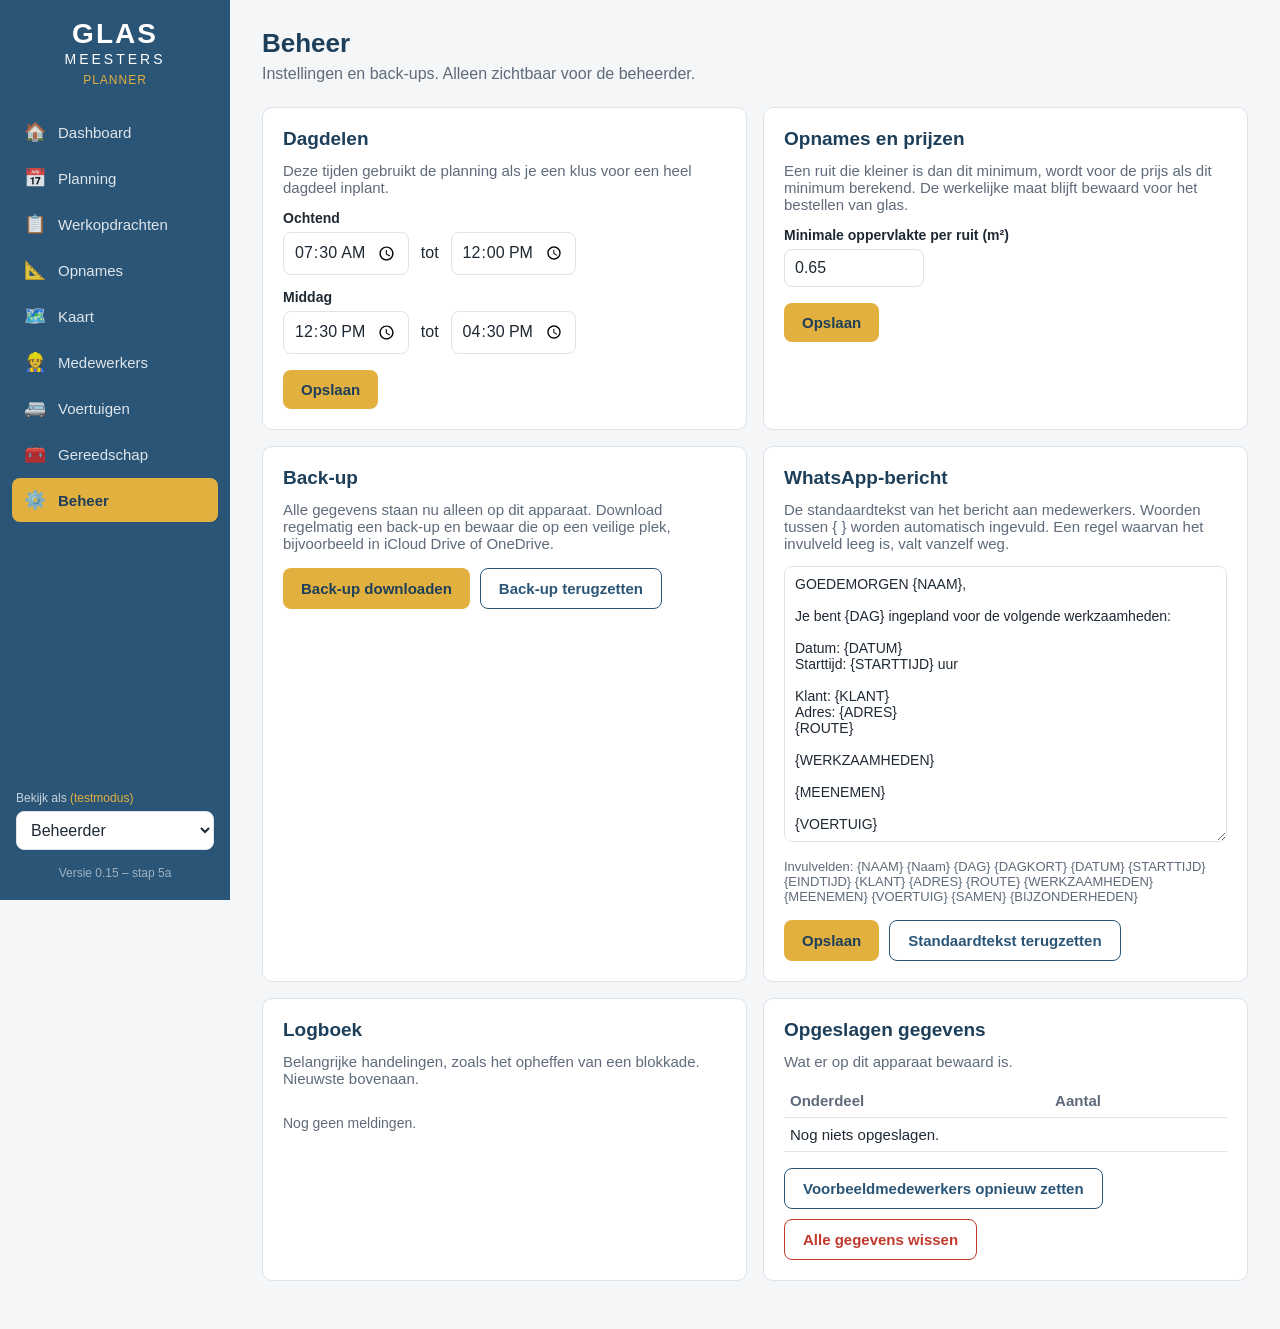
==== commit 9146b26a: "Opnames: minimum 0,65 m² per ruit voor de prijs - Werkelijke oppervlakte (voor bestellen) en te bere" ====
--- a/beheer.html
+++ b/beheer.html
@@ -44,6 +44,19 @@
         </form>
       </section>
 
+      <!-- Opnames en prijzen -->
+      <section class="kaart">
+        <h2>Opnames en prijzen</h2>
+        <p class="uitleg">Een ruit die kleiner is dan dit minimum, wordt voor de prijs als dit minimum berekend.
+          De werkelijke maat blijft bewaard voor het bestellen van glas.</p>
+        <div class="veld">
+          <label for="minimum-m2">Minimale oppervlakte per ruit (m²)</label>
+          <input type="number" id="minimum-m2" min="0" step="0.01" inputmode="decimal" style="width:140px">
+        </div>
+        <div class="knoppen"><button class="knop" id="minimum-opslaan">Opslaan</button></div>
+        <div class="melding" id="melding-minimum"></div>
+      </section>
+
       <!-- Back-up -->
       <section class="kaart">
         <h2>Back-up</h2>
@@ -209,6 +222,16 @@
       laadTellingen();
     });
 
+    // ----- Opnames: minimum oppervlakte -----
+    async function laadMinimum() { document.getElementById("minimum-m2").value = await laadOpnameInstellingen(); }
+    document.getElementById("minimum-opslaan").addEventListener("click", async function () {
+      const w = Number(String(document.getElementById("minimum-m2").value).replace(",", "."));
+      if (isNaN(w) || w < 0 || w > 10) { toon("melding-minimum", "fout", "Vul een getal in, bijvoorbeeld 0,65."); return; }
+      await Opslag.bewaar("instellingen", { id: "opname", minimum_m2: w });
+      MINIMUM_M2_PER_RUIT = w;
+      toon("melding-minimum", "goed", "Opgeslagen: ruiten kleiner dan " + w.toLocaleString("nl-NL") + " m² worden als " + w.toLocaleString("nl-NL") + " m² berekend.");
+    });
+
     // ----- Logboek -----
     async function laadLogboek() {
       const regels = (await Opslag.alle("logboek")).sort(function (a, b) { return (b.wanneer || "").localeCompare(a.wanneer || ""); }).slice(0, 50);
@@ -245,6 +268,7 @@
 
     laadDagdelen();
     laadSjabloon();
+    laadMinimum();
     laadLogboek();
     laadTellingen();
   }
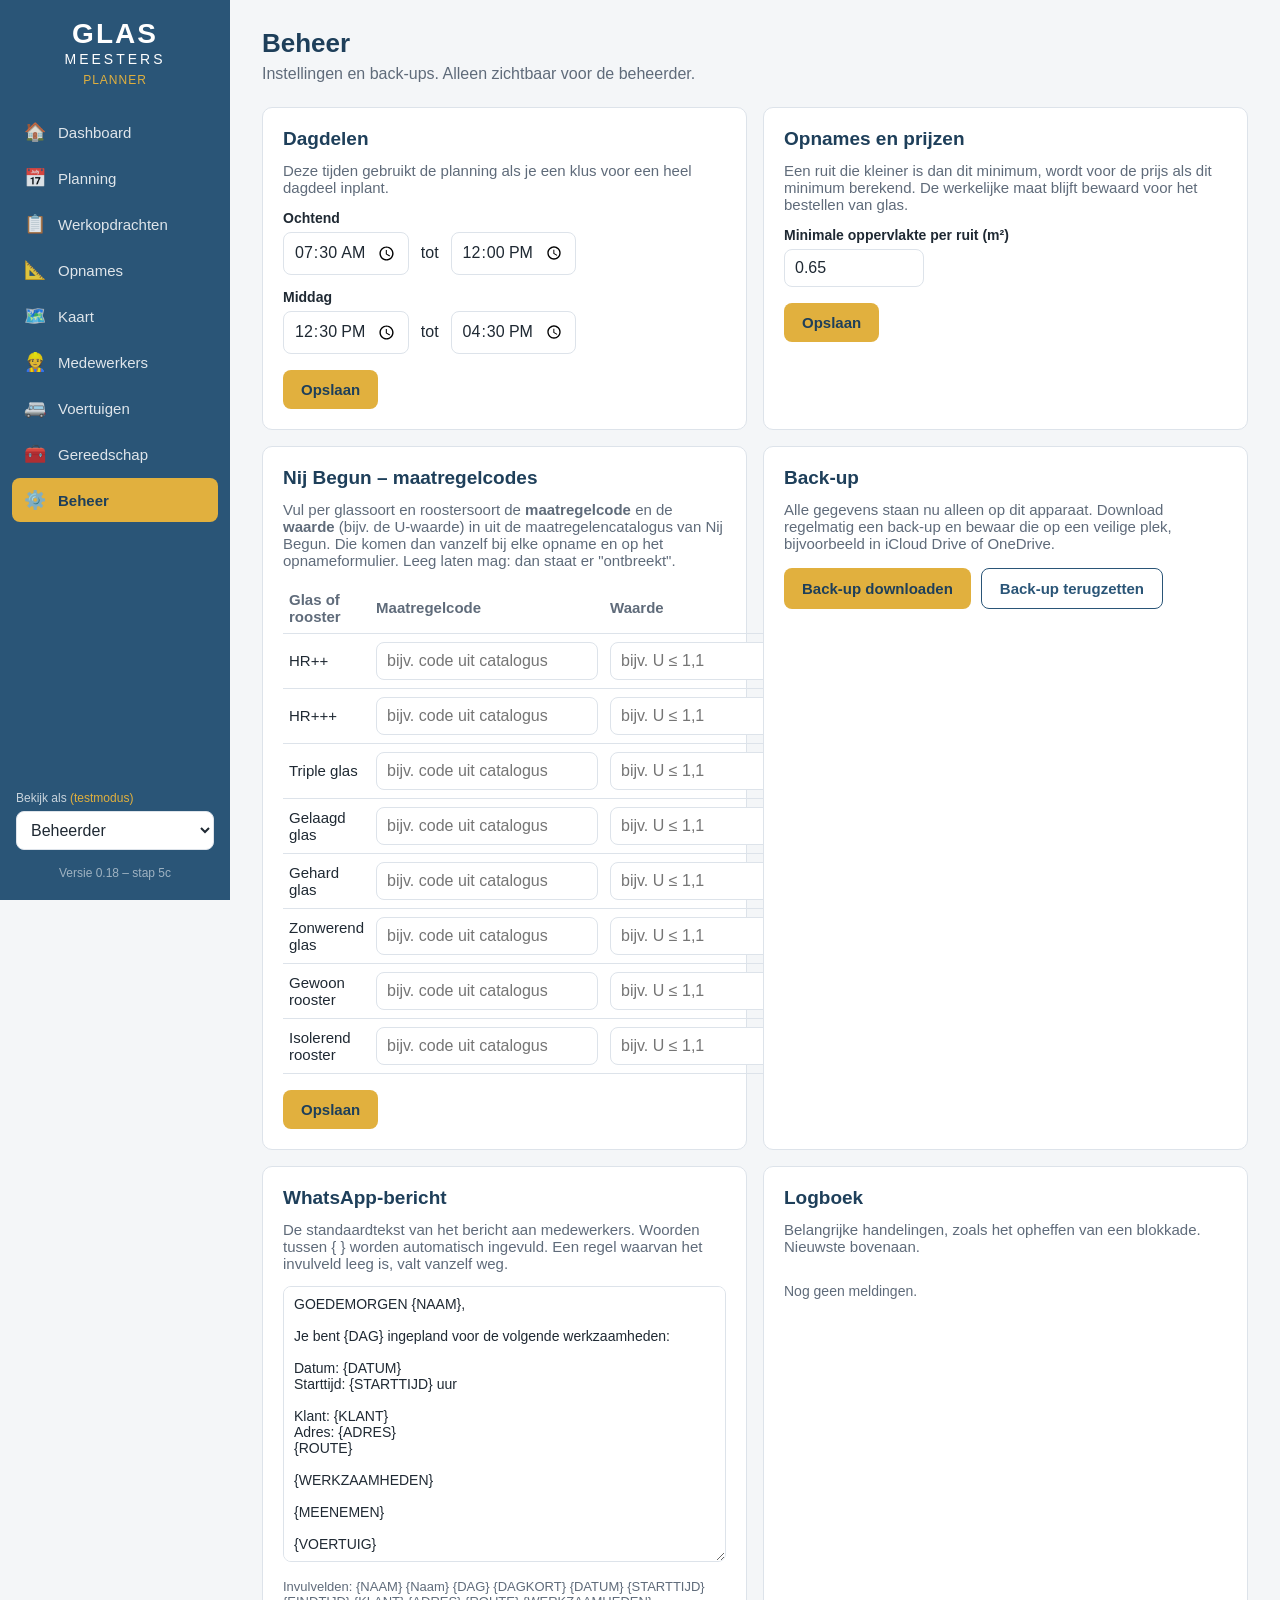
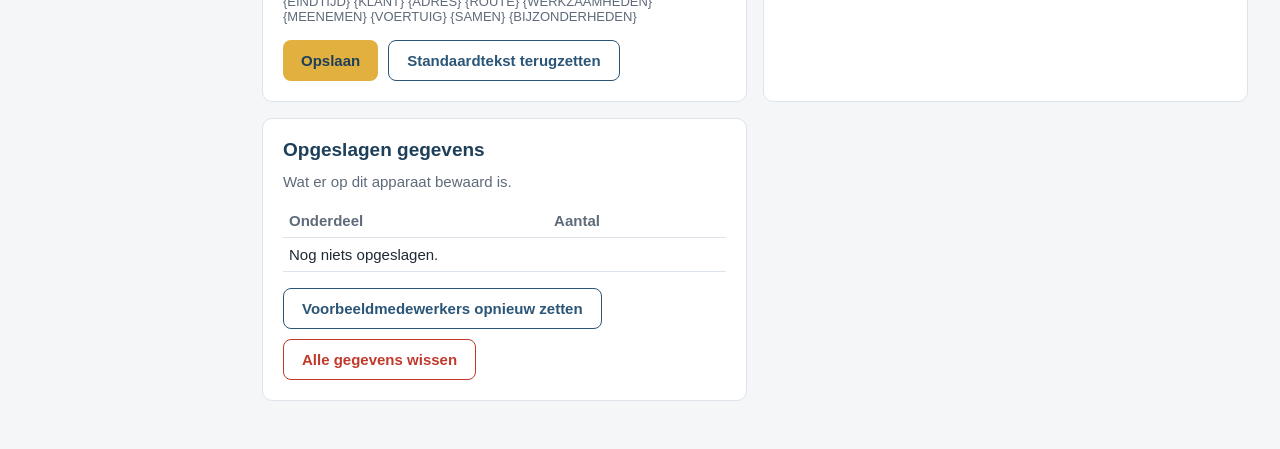
==== commit bd94b4dc: "Stap 5c: opname omzetten naar werkopdracht, opnameformulier als PDF, Nij Begun - Knop 'Werkopdracht " ====
--- a/beheer.html
+++ b/beheer.html
@@ -57,6 +57,20 @@
         <div class="melding" id="melding-minimum"></div>
       </section>
 
+      <!-- Nij Begun -->
+      <section class="kaart">
+        <h2>Nij Begun – maatregelcodes</h2>
+        <p class="uitleg">Vul per glassoort en roostersoort de <strong>maatregelcode</strong> en de <strong>waarde</strong>
+          (bijv. de U-waarde) in uit de maatregelencatalogus van Nij Begun. Die komen dan vanzelf bij elke opname
+          en op het opnameformulier. Leeg laten mag: dan staat er "ontbreekt".</p>
+        <table class="tabel nb-tabel">
+          <thead><tr><th>Glas of rooster</th><th>Maatregelcode</th><th>Waarde</th></tr></thead>
+          <tbody id="nb-codes"></tbody>
+        </table>
+        <div class="knoppen"><button class="knop" id="nb-opslaan">Opslaan</button></div>
+        <div class="melding" id="melding-nb"></div>
+      </section>
+
       <!-- Back-up -->
       <section class="kaart">
         <h2>Back-up</h2>
@@ -232,6 +246,33 @@
       toon("melding-minimum", "goed", "Opgeslagen: ruiten kleiner dan " + w.toLocaleString("nl-NL") + " m² worden als " + w.toLocaleString("nl-NL") + " m² berekend.");
     });
 
+    // ----- Nij Begun: maatregelcodes -----
+    const NB_GLAS = ["HR++", "HR+++", "Triple glas", "Gelaagd glas", "Gehard glas", "Zonwerend glas"];
+    const NB_ROOSTER = ["Gewoon rooster", "Isolerend rooster"];
+    function nbRij(soort, naam, w) {
+      const e = function (t) { return String(t || "").replace(/"/g, "&quot;"); };
+      return '<tr data-soort="' + soort + '" data-naam="' + e(naam) + '"><td>' + naam + '</td>' +
+             '<td><input class="nb-code" value="' + e(w.code) + '" placeholder="bijv. code uit catalogus"></td>' +
+             '<td><input class="nb-waarde" value="' + e(w.waarde) + '" placeholder="bijv. U ≤ 1,1"></td></tr>';
+    }
+    async function laadNbCodes() {
+      const c = await laadNijBegun();
+      document.getElementById("nb-codes").innerHTML =
+        NB_GLAS.map(function (g) { return nbRij("glas", g, c.glas[g] || {}); }).join("") +
+        NB_ROOSTER.map(function (r) { return nbRij("rooster", r, c.rooster[r] || {}); }).join("");
+    }
+    document.getElementById("nb-opslaan").addEventListener("click", async function () {
+      const data = { id: "nijbegun", glas: {}, rooster: {} };
+      document.querySelectorAll("#nb-codes tr").forEach(function (rij) {
+        const code = rij.querySelector(".nb-code").value.trim(), waarde = rij.querySelector(".nb-waarde").value.trim();
+        if (code || waarde) data[rij.dataset.soort][rij.dataset.naam] = { code: code, waarde: waarde };
+      });
+      await Opslag.bewaar("instellingen", data);
+      await laadNijBegun();
+      toon("melding-nb", "goed", "De maatregelcodes van Nij Begun zijn opgeslagen.");
+    });
+    laadNbCodes();
+
     // ----- Logboek -----
     async function laadLogboek() {
       const regels = (await Opslag.alle("logboek")).sort(function (a, b) { return (b.wanneer || "").localeCompare(a.wanneer || ""); }).slice(0, 50);
--- a/css/stijl.css
+++ b/css/stijl.css
@@ -590,3 +590,9 @@
   .tegels { grid-template-columns: 1fr 1fr; gap: 10px; }
   .tegel .getal { font-size: 24px; }
 }
+
+/* Nij Begun en link naar de opname (stap 5c) */
+.tag-nb { background: #E8F3EA; border-color: #A9D3B1; color: #23663A; font-weight: 600; }
+.wo-opname { margin-top: 4px; font-size: .95rem; }
+.wo-opname a { font-weight: 600; }
+.wo-nieuw-melding { margin-top: 6px; padding: 6px 10px; border-radius: 8px; background: #E7F4EC; color: #1D5E3A; font-weight: 600; }
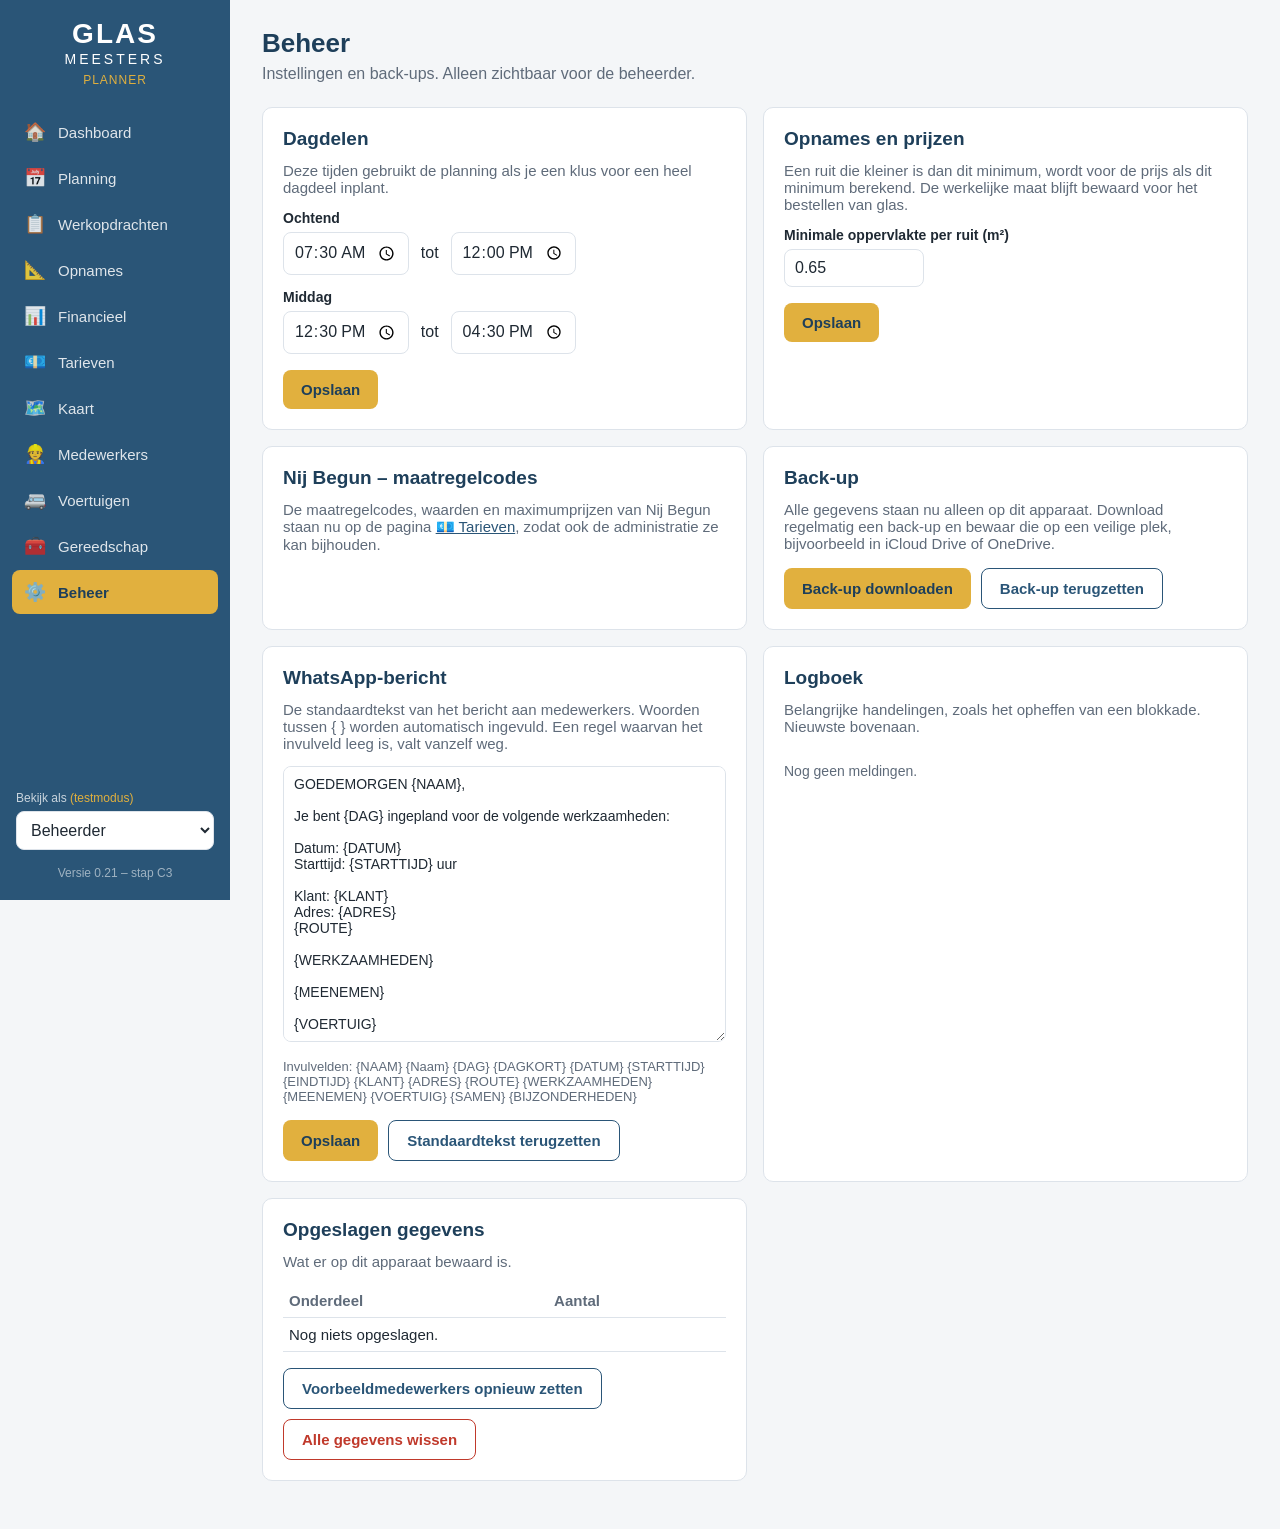
==== commit 5de5ab15: "Stap C3: Nij Begun maximumprijzen, subsidie, eigen bijdrage en afvinklijst - Tarieven: per glas- en " ====
--- a/beheer.html
+++ b/beheer.html
@@ -60,15 +60,8 @@
       <!-- Nij Begun -->
       <section class="kaart">
         <h2>Nij Begun – maatregelcodes</h2>
-        <p class="uitleg">Vul per glassoort en roostersoort de <strong>maatregelcode</strong> en de <strong>waarde</strong>
-          (bijv. de U-waarde) in uit de maatregelencatalogus van Nij Begun. Die komen dan vanzelf bij elke opname
-          en op het opnameformulier. Leeg laten mag: dan staat er "ontbreekt".</p>
-        <table class="tabel nb-tabel">
-          <thead><tr><th>Glas of rooster</th><th>Maatregelcode</th><th>Waarde</th></tr></thead>
-          <tbody id="nb-codes"></tbody>
-        </table>
-        <div class="knoppen"><button class="knop" id="nb-opslaan">Opslaan</button></div>
-        <div class="melding" id="melding-nb"></div>
+        <p class="uitleg">De maatregelcodes, waarden en maximumprijzen van Nij Begun staan nu op de pagina
+          <a href="tarieven.html">💶 Tarieven</a>, zodat ook de administratie ze kan bijhouden.</p>
       </section>
 
       <!-- Back-up -->
@@ -246,33 +239,6 @@
       toon("melding-minimum", "goed", "Opgeslagen: ruiten kleiner dan " + w.toLocaleString("nl-NL") + " m² worden als " + w.toLocaleString("nl-NL") + " m² berekend.");
     });
 
-    // ----- Nij Begun: maatregelcodes -----
-    const NB_GLAS = ["HR++", "HR+++", "Triple glas", "Gelaagd glas", "Gehard glas", "Zonwerend glas"];
-    const NB_ROOSTER = ["Gewoon rooster", "Isolerend rooster"];
-    function nbRij(soort, naam, w) {
-      const e = function (t) { return String(t || "").replace(/"/g, "&quot;"); };
-      return '<tr data-soort="' + soort + '" data-naam="' + e(naam) + '"><td>' + naam + '</td>' +
-             '<td><input class="nb-code" value="' + e(w.code) + '" placeholder="bijv. code uit catalogus"></td>' +
-             '<td><input class="nb-waarde" value="' + e(w.waarde) + '" placeholder="bijv. U ≤ 1,1"></td></tr>';
-    }
-    async function laadNbCodes() {
-      const c = await laadNijBegun();
-      document.getElementById("nb-codes").innerHTML =
-        NB_GLAS.map(function (g) { return nbRij("glas", g, c.glas[g] || {}); }).join("") +
-        NB_ROOSTER.map(function (r) { return nbRij("rooster", r, c.rooster[r] || {}); }).join("");
-    }
-    document.getElementById("nb-opslaan").addEventListener("click", async function () {
-      const data = { id: "nijbegun", glas: {}, rooster: {} };
-      document.querySelectorAll("#nb-codes tr").forEach(function (rij) {
-        const code = rij.querySelector(".nb-code").value.trim(), waarde = rij.querySelector(".nb-waarde").value.trim();
-        if (code || waarde) data[rij.dataset.soort][rij.dataset.naam] = { code: code, waarde: waarde };
-      });
-      await Opslag.bewaar("instellingen", data);
-      await laadNijBegun();
-      toon("melding-nb", "goed", "De maatregelcodes van Nij Begun zijn opgeslagen.");
-    });
-    laadNbCodes();
-
     // ----- Logboek -----
     async function laadLogboek() {
       const regels = (await Opslag.alle("logboek")).sort(function (a, b) { return (b.wanneer || "").localeCompare(a.wanneer || ""); }).slice(0, 50);
--- a/css/stijl.css
+++ b/css/stijl.css
@@ -596,3 +596,58 @@
 .wo-opname { margin-top: 4px; font-size: .95rem; }
 .wo-opname a { font-weight: 600; }
 .wo-nieuw-melding { margin-top: 6px; padding: 6px 10px; border-radius: 8px; background: #E7F4EC; color: #1D5E3A; font-weight: 600; }
+
+/* ---------- Calculatie (fase C1) ---------- */
+.calc-venster { max-width: 1100px; }
+.calc-balk { display: flex; justify-content: space-between; align-items: center; gap: 10px; }
+.calc-tabel-houder { overflow-x: auto; -webkit-overflow-scrolling: touch; margin-bottom: 8px; }
+.calc-tabel { width: 100%; border-collapse: collapse; min-width: 900px; }
+.calc-tabel th { text-align: left; font-size: 13px; color: var(--tekst-zacht); padding: 4px; font-weight: 600; }
+.calc-tabel td { padding: 3px 4px; border-bottom: 1px solid var(--lijn); vertical-align: middle; }
+.calc-tabel input, .calc-tabel select { width: 100%; padding: 8px; font-size: 15px; }
+.calc-tabel .c-oms { min-width: 220px; }
+.calc-tabel .c-aantal, .calc-tabel .c-eenheid { width: 72px; }
+.calc-tabel .c-prijs, .calc-tabel .c-werkelijk { width: 100px; }
+.calc-tabel td.c-begroot { white-space: nowrap; text-align: right; padding-right: 10px; }
+.calc-tabel .getal { text-align: right; }
+.calc-tabel .c-werkelijk.anders { background: #FFF6E5; border-color: var(--oranje); }
+.calc-marge { display: flex; align-items: center; gap: 14px; flex-wrap: wrap; }
+.calc-marge input[type=range] { flex: 1; min-width: 200px; accent-color: var(--blauw); height: 30px; }
+.calc-marge-getal { display: flex; align-items: center; gap: 4px; font-weight: 600; }
+.calc-marge-getal input { width: 80px; text-align: right; }
+.calc-overzicht { margin-top: 12px; background: var(--achtergrond); border-radius: var(--rand); padding: 10px 16px; max-width: 460px; margin-left: auto; }
+.calc-overzicht table { width: 100%; border-collapse: collapse; }
+.calc-overzicht td { padding: 4px 0; }
+.calc-overzicht td:last-child { text-align: right; white-space: nowrap; }
+.calc-overzicht tr.dik td { font-weight: 700; border-top: 1px solid var(--lijn); }
+.calc-overzicht tr.groot td { font-size: 18px; color: var(--blauw); }
+.groen-tekst td, .groen-tekst { color: var(--groen); font-weight: 600; }
+.rood-tekst td, .rood-tekst { color: var(--rood); font-weight: 600; }
+.calc-winst-blok { display: flex; gap: 12px; flex-wrap: wrap; padding: 12px 16px; border-radius: var(--rand); margin-bottom: 12px; }
+.calc-winst-blok.goed { background: #E7F4EC; color: #1D5E3A; }
+.calc-winst-blok.fout { background: #FBE9E7; color: #8E2A1F; }
+.calc-winst-blok div { flex: 1; min-width: 150px; display: flex; flex-direction: column; }
+.calc-winst-blok strong { font-size: 22px; }
+.tag-geld { background: #FFF6E0; border-color: #EBCB7A; color: #7A5A12; font-weight: 600; }
+.wo-geld-knop { margin-right: 8px; }
+
+/* ---------- Nij Begun in de calculatie (fase C3) ---------- */
+.calc-nb { margin-top: 18px; border: 2px solid #A9D3B1; background: #F6FBF7; border-radius: var(--rand); padding: 4px 16px 14px; }
+.calc-nb .sectie { color: #23663A; }
+.nb-tabel { min-width: 1050px; }
+.nb-tabel .n-code { width: 110px; }
+.nb-tabel .n-oms { min-width: 150px; }
+.nb-tabel .n-waarde { width: 100px; }
+.nb-tabel .n-aantal, .nb-tabel .n-max { width: 85px; }
+.nb-tabel .n-prijs { width: 115px; }
+.nb-tabel tr.boven-max td { background: #FBE9E7; }
+.nb-tabel tr.boven-max .n-prijs { border-color: var(--rood); color: var(--rood); font-weight: 700; }
+.calc-nb-meldingen .melding { margin: 8px 0; }
+.nb-check { display: flex; flex-direction: column; gap: 6px; }
+.nb-check-regel { display: flex; gap: 10px; align-items: flex-start; padding: 8px 10px; border-radius: 8px; background: var(--wit); border: 1px solid var(--lijn); cursor: pointer; }
+.nb-check-regel input { width: 22px; height: 22px; flex: none; margin-top: 1px; accent-color: #23663A; }
+.nb-check-regel.ok { border-color: #A9D3B1; }
+.nb-zin { display: block; margin: 6px 0; padding: 6px 8px; background: #F1F4F7; border-radius: 6px; font-style: italic; }
+.nb-check-stand { font-weight: 700; margin: 8px 0 0; color: var(--oranje); }
+.nb-check-stand.compleet { color: #23663A; }
+.nb-auto { width: 22px; flex: none; text-align: center; font-size: 18px; line-height: 22px; }
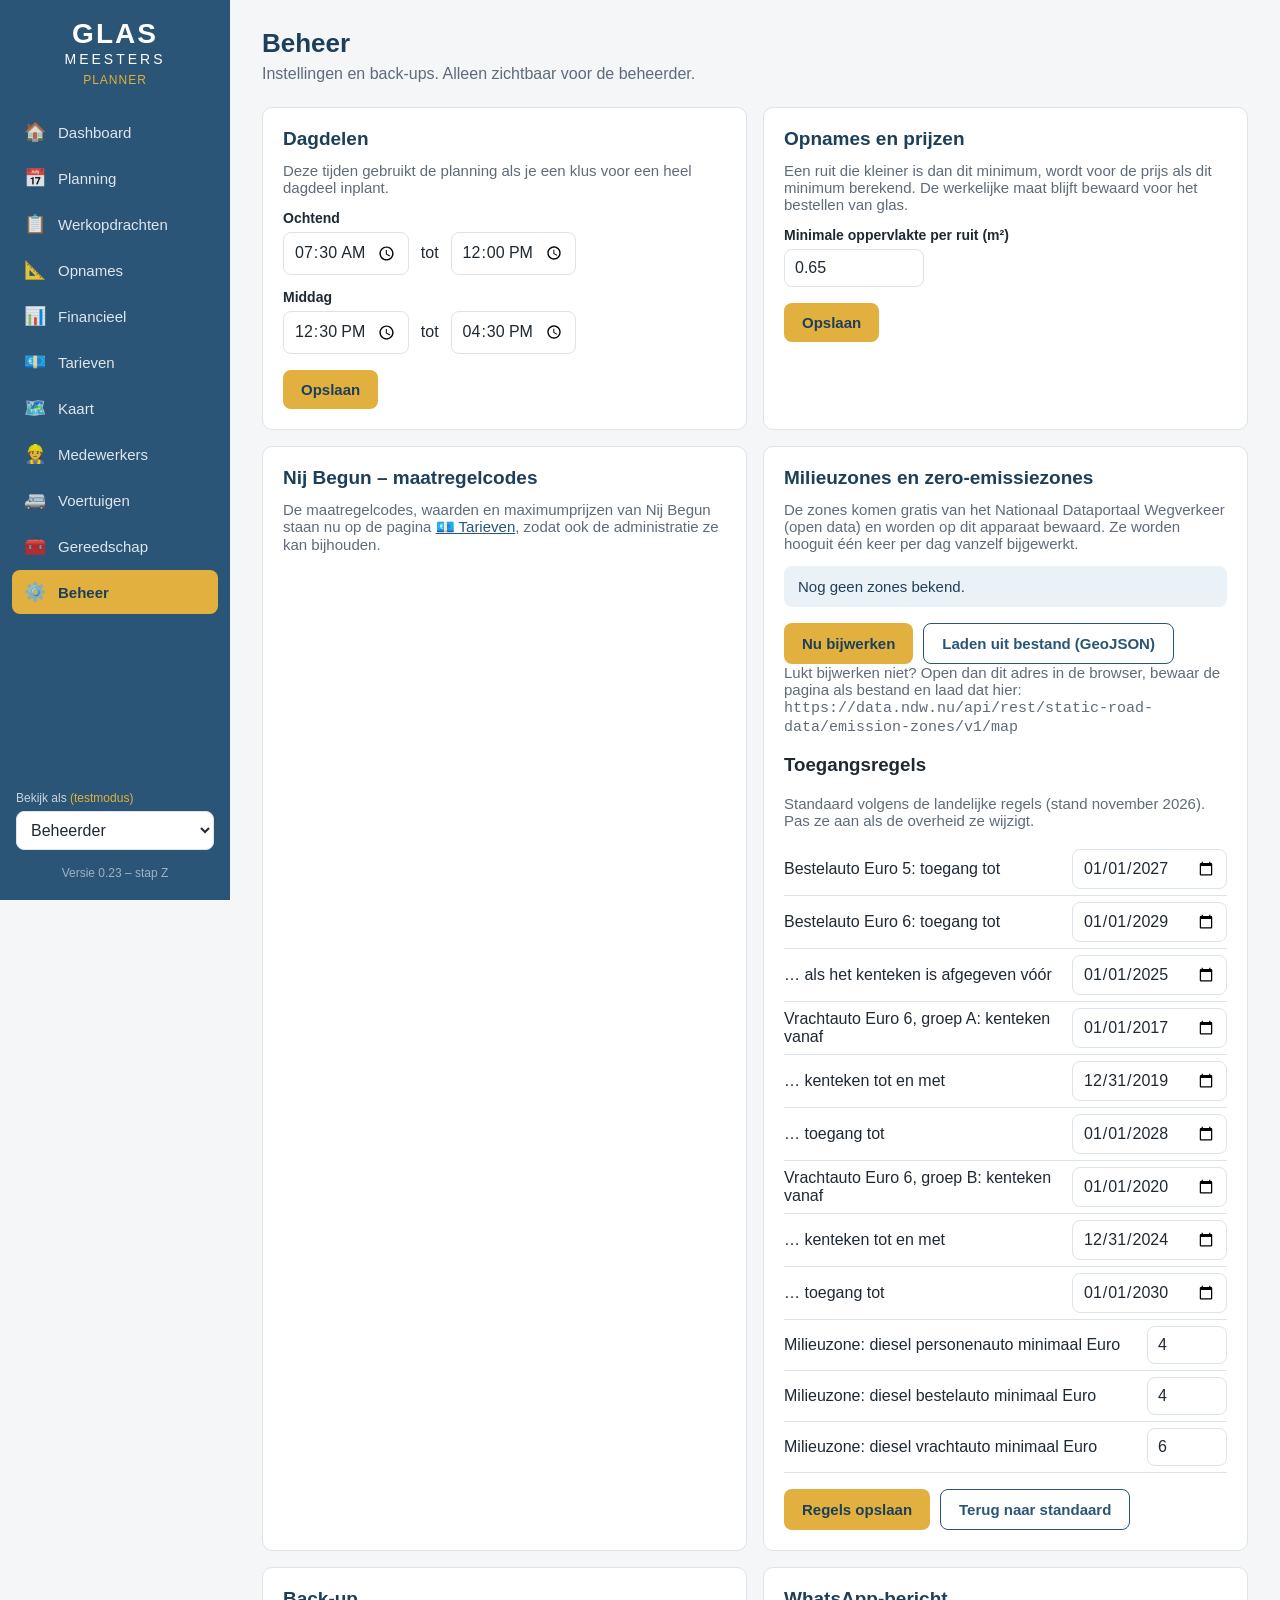
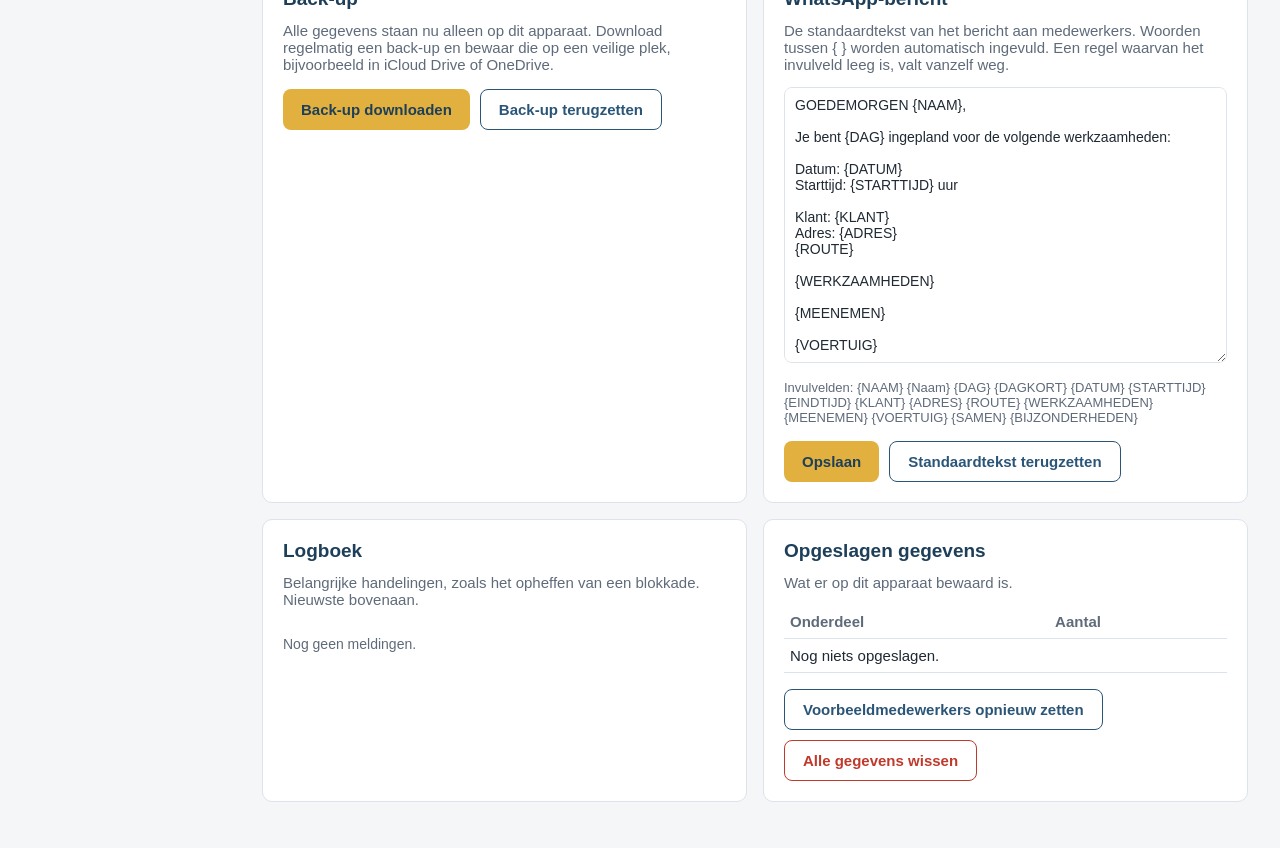
==== commit f98f903e: "Stap Z: milieuzones, zero-emissiezones en parkeerinfo - Zones van het Nationaal Dataportaal Wegverke" ====
--- a/beheer.html
+++ b/beheer.html
@@ -64,6 +64,31 @@
           <a href="tarieven.html">💶 Tarieven</a>, zodat ook de administratie ze kan bijhouden.</p>
       </section>
 
+      <!-- Zones -->
+      <section class="kaart">
+        <h2>Milieuzones en zero-emissiezones</h2>
+        <p class="uitleg">De zones komen gratis van het Nationaal Dataportaal Wegverkeer (open data) en worden op dit apparaat bewaard.
+          Ze worden hooguit één keer per dag vanzelf bijgewerkt.</p>
+        <div class="melding zichtbaar info" id="zones-stand">Bezig…</div>
+        <div class="knoppen">
+          <button class="knop" id="zones-bijwerken">Nu bijwerken</button>
+          <button class="knop tweede" id="zones-bestand-knop">Laden uit bestand (GeoJSON)</button>
+          <input type="file" id="zones-bestand" accept=".json,.geojson,application/json" hidden>
+        </div>
+        <p class="uitleg">Lukt bijwerken niet? Open dan dit adres in de browser, bewaar de pagina als bestand en laad dat hier:<br>
+          <code id="zones-bron"></code></p>
+        <div class="melding" id="melding-zones"></div>
+
+        <h3 class="sectie">Toegangsregels</h3>
+        <p class="uitleg">Standaard volgens de landelijke regels (stand november 2026). Pas ze aan als de overheid ze wijzigt.</p>
+        <div class="zone-regels" id="zone-regels"></div>
+        <div class="knoppen">
+          <button class="knop" id="regels-opslaan">Regels opslaan</button>
+          <button class="knop tweede" id="regels-standaard">Terug naar standaard</button>
+        </div>
+        <div class="melding" id="melding-regels"></div>
+      </section>
+
       <!-- Back-up -->
       <section class="kaart">
         <h2>Back-up</h2>
@@ -124,6 +149,7 @@
   <script src="js/keuzelijsten.js"></script>
   <script src="js/voorbeeld.js"></script>
   <script src="js/whatsapp.js"></script>
+  <script src="js/zones.js"></script>
   <script>
   // Alleen uitvoeren als deze rol de pagina mag zien
   if (!document.body.classList.contains("geen-toegang")) {
@@ -239,6 +265,68 @@
       toon("melding-minimum", "goed", "Opgeslagen: ruiten kleiner dan " + w.toLocaleString("nl-NL") + " m² worden als " + w.toLocaleString("nl-NL") + " m² berekend.");
     });
 
+    // ----- Zones -----
+    const REGEL_VELDEN = [
+      ["ze", "bestel_euro5_tot", "Bestelauto Euro 5: toegang tot", "date"],
+      ["ze", "bestel_euro6_tot", "Bestelauto Euro 6: toegang tot", "date"],
+      ["ze", "bestel_euro6_det_voor", "… als het kenteken is afgegeven vóór", "date"],
+      ["ze", "vracht_a_det_van", "Vrachtauto Euro 6, groep A: kenteken vanaf", "date"],
+      ["ze", "vracht_a_det_tot", "… kenteken tot en met", "date"],
+      ["ze", "vracht_a_tot", "… toegang tot", "date"],
+      ["ze", "vracht_b_det_van", "Vrachtauto Euro 6, groep B: kenteken vanaf", "date"],
+      ["ze", "vracht_b_det_tot", "… kenteken tot en met", "date"],
+      ["ze", "vracht_b_tot", "… toegang tot", "date"],
+      ["milieu", "diesel_personen", "Milieuzone: diesel personenauto minimaal Euro", "number"],
+      ["milieu", "diesel_bestel", "Milieuzone: diesel bestelauto minimaal Euro", "number"],
+      ["milieu", "diesel_vracht", "Milieuzone: diesel vrachtauto minimaal Euro", "number"]
+    ];
+    function tekenZoneStand() {
+      const z = Zones.alle(), info = Zones.info();
+      const ze = z.filter(function (x) { return x.type === "ze"; }).length, mz = z.filter(function (x) { return x.type === "milieu"; }).length;
+      const el = document.getElementById("zones-stand");
+      el.className = "melding zichtbaar " + (info.fout ? "waarschuwing" : z.length ? "goed" : "info");
+      el.textContent = (z.length ? z.length + " zones bekend (" + ze + " zero-emissiezones, " + mz + " milieuzones" + (z.length - ze - mz ? ", " + (z.length - ze - mz) + " overig" : "") + ")" +
+        (info.opgehaald_op ? ", bijgewerkt op " + new Date(info.opgehaald_op).toLocaleString("nl-NL") + (info.bron === "bestand" ? " uit een bestand" : "") : "") + "."
+        : "Nog geen zones bekend.") + (info.fout ? " " + info.fout : "");
+    }
+    function tekenRegels() {
+      const r = Zones.regels();
+      document.getElementById("zone-regels").innerHTML = REGEL_VELDEN.map(function (v) {
+        return '<div class="tarief-regel"><label for="zr-' + v[1] + '">' + v[2] + '</label><input id="zr-' + v[1] + '" data-groep="' + v[0] + '" data-veld="' + v[1] + '" type="' + v[3] + '"' +
+               (v[3] === "number" ? ' min="1" max="6" style="width:80px"' : "") + ' value="' + (r[v[0]][v[1]] || "") + '"></div>';
+      }).join("");
+    }
+    document.getElementById("zones-bron").textContent = Zones.BRON;
+    (async function () { await Zones.laad({ alleenOpgeslagen: true }); tekenZoneStand(); tekenRegels(); })();
+    document.getElementById("zones-bijwerken").addEventListener("click", async function () {
+      document.getElementById("zones-stand").textContent = "Bezig met bijwerken…";
+      await Zones.laad({ opnieuw: true });
+      tekenZoneStand();
+    });
+    document.getElementById("zones-bestand-knop").addEventListener("click", function () { document.getElementById("zones-bestand").click(); });
+    document.getElementById("zones-bestand").addEventListener("change", async function (e) {
+      const f = e.target.files[0]; e.target.value = "";
+      if (!f) return;
+      try {
+        const zones = await Zones.laadUitBestand(await f.text());
+        toon("melding-zones", "goed", zones.length + " zones geladen uit " + f.name + ".");
+      } catch (fout) { toon("melding-zones", "fout", "Dit bestand kon niet worden gelezen: " + fout.message); }
+      tekenZoneStand();
+    });
+    document.getElementById("regels-opslaan").addEventListener("click", async function () {
+      const data = { id: "zoneregels", ze: {}, milieu: {} };
+      document.querySelectorAll("#zone-regels input").forEach(function (i) { data[i.dataset.groep][i.dataset.veld] = i.type === "number" ? Number(i.value) : i.value; });
+      await Opslag.bewaar("instellingen", data);
+      await Zones.laadRegels();
+      toon("melding-regels", "goed", "De toegangsregels zijn opgeslagen.");
+    });
+    document.getElementById("regels-standaard").addEventListener("click", async function () {
+      if (!confirm("De toegangsregels terugzetten naar de standaard?")) return;
+      await Opslag.verwijder("instellingen", "zoneregels");
+      await Zones.laadRegels(); tekenRegels();
+      toon("melding-regels", "info", "De standaardregels staan er weer.");
+    });
+
     // ----- Logboek -----
     async function laadLogboek() {
       const regels = (await Opslag.alle("logboek")).sort(function (a, b) { return (b.wanneer || "").localeCompare(a.wanneer || ""); }).slice(0, 50);
--- a/css/stijl.css
+++ b/css/stijl.css
@@ -651,3 +651,21 @@
 .nb-check-stand { font-weight: 700; margin: 8px 0 0; color: var(--oranje); }
 .nb-check-stand.compleet { color: #23663A; }
 .nb-auto { width: 22px; flex: none; text-align: center; font-size: 18px; line-height: 22px; }
+
+/* Route en Street View bij een adres (fase 6) */
+.adres-links { display: flex; gap: 16px; margin-top: 6px; font-size: 15px; }
+.adres-links:empty { display: none; }
+.adres-links a { font-weight: 600; text-decoration: none; }
+
+/* ---------- Zones (stap Z) ---------- */
+.zone-toegang { display: flex; flex-direction: column; gap: 6px; margin-top: 8px; }
+.zone-regel { display: flex; gap: 8px; align-items: baseline; padding: 8px 12px; border-radius: 8px; background: var(--achtergrond); }
+.zone-regel.groen { background: #E7F4EC; }
+.zone-regel.oranje { background: #FDF1E2; }
+.zone-regel.rood { background: #FBE9E7; }
+.adres-info { margin-top: 6px; padding: 6px 10px; border-radius: 8px; background: var(--achtergrond); font-size: 14px; }
+.adres-info.zone { background: #E7F4EC; color: #1D5E3A; }
+.adres-info.parkeer { background: #EAF1F7; color: var(--blauw-donker); }
+.tarief-regel { display: flex; justify-content: space-between; align-items: center; gap: 12px; padding: 6px 0; border-bottom: 1px solid var(--lijn); }
+.tarief-regel label { flex: 1; }
+.kaart-item-extra { display: flex; flex-direction: column; gap: 3px; margin-top: 4px; font-size: 13px; }
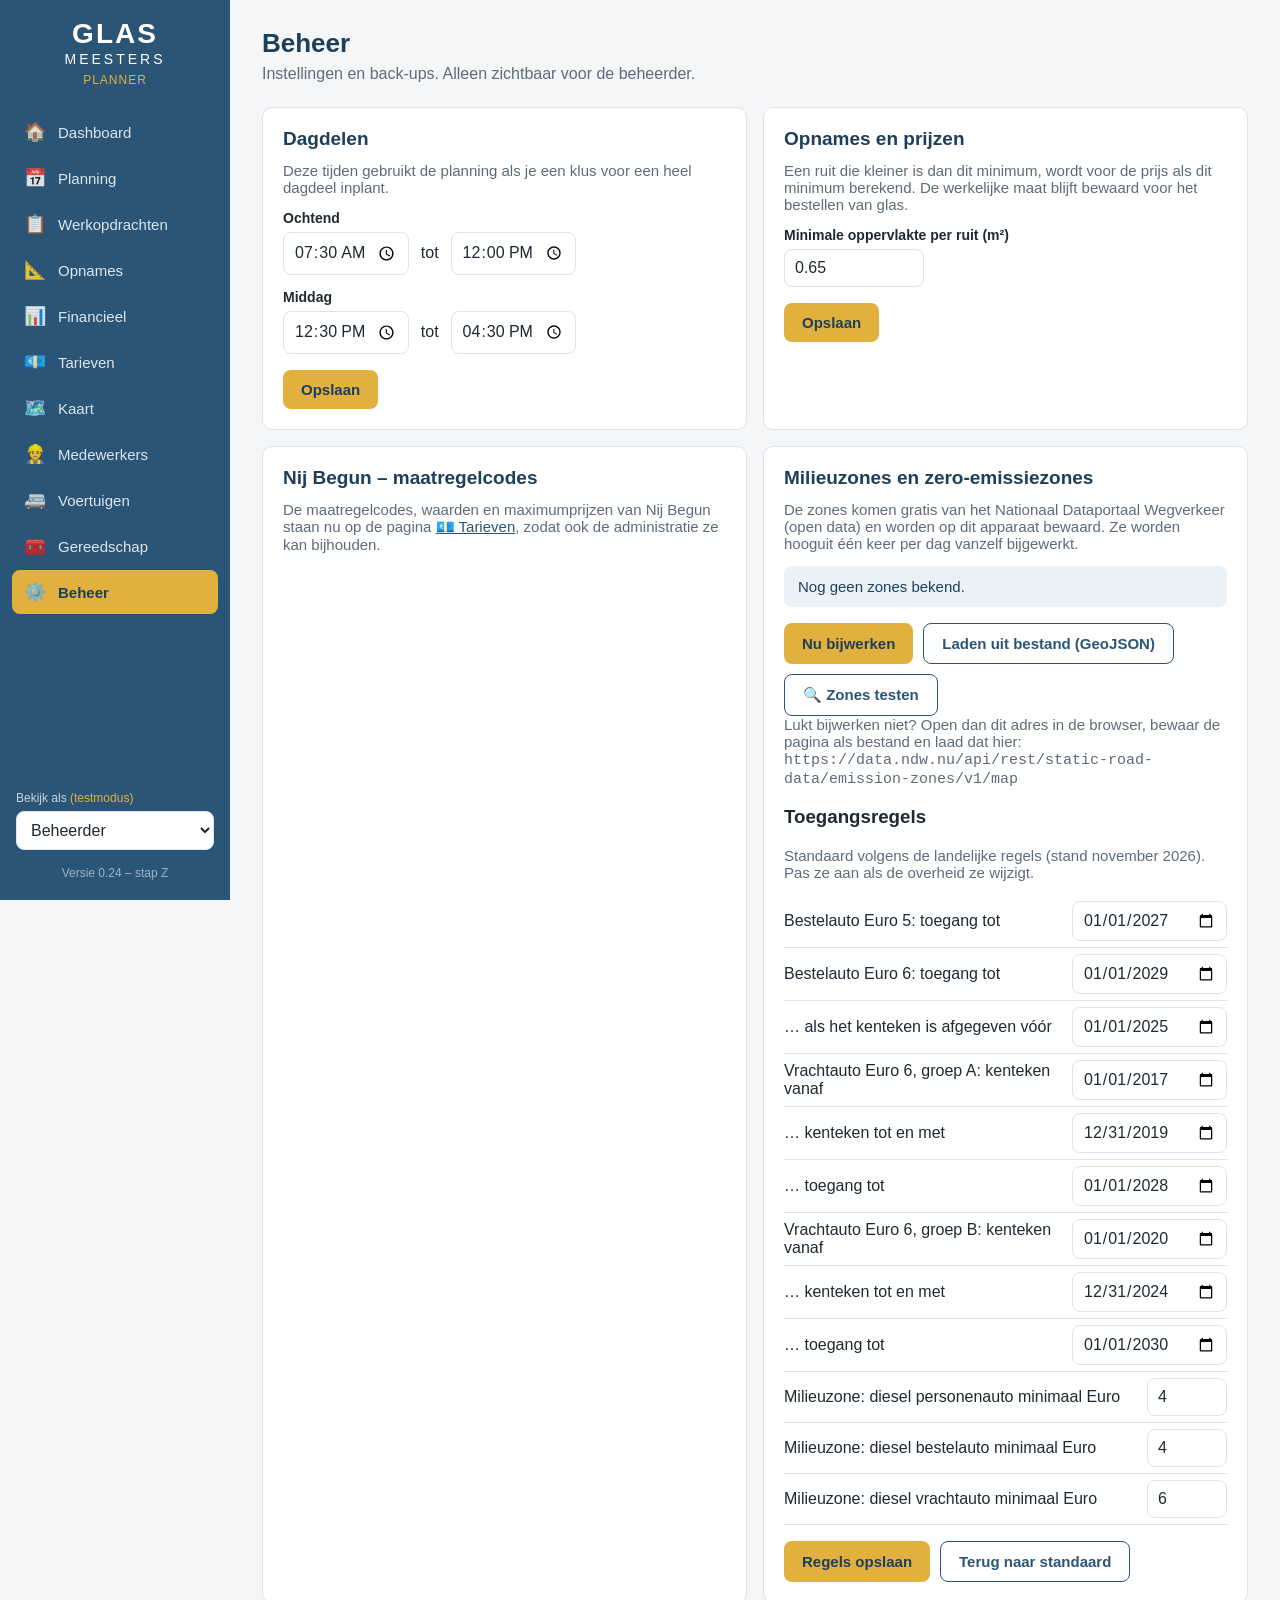
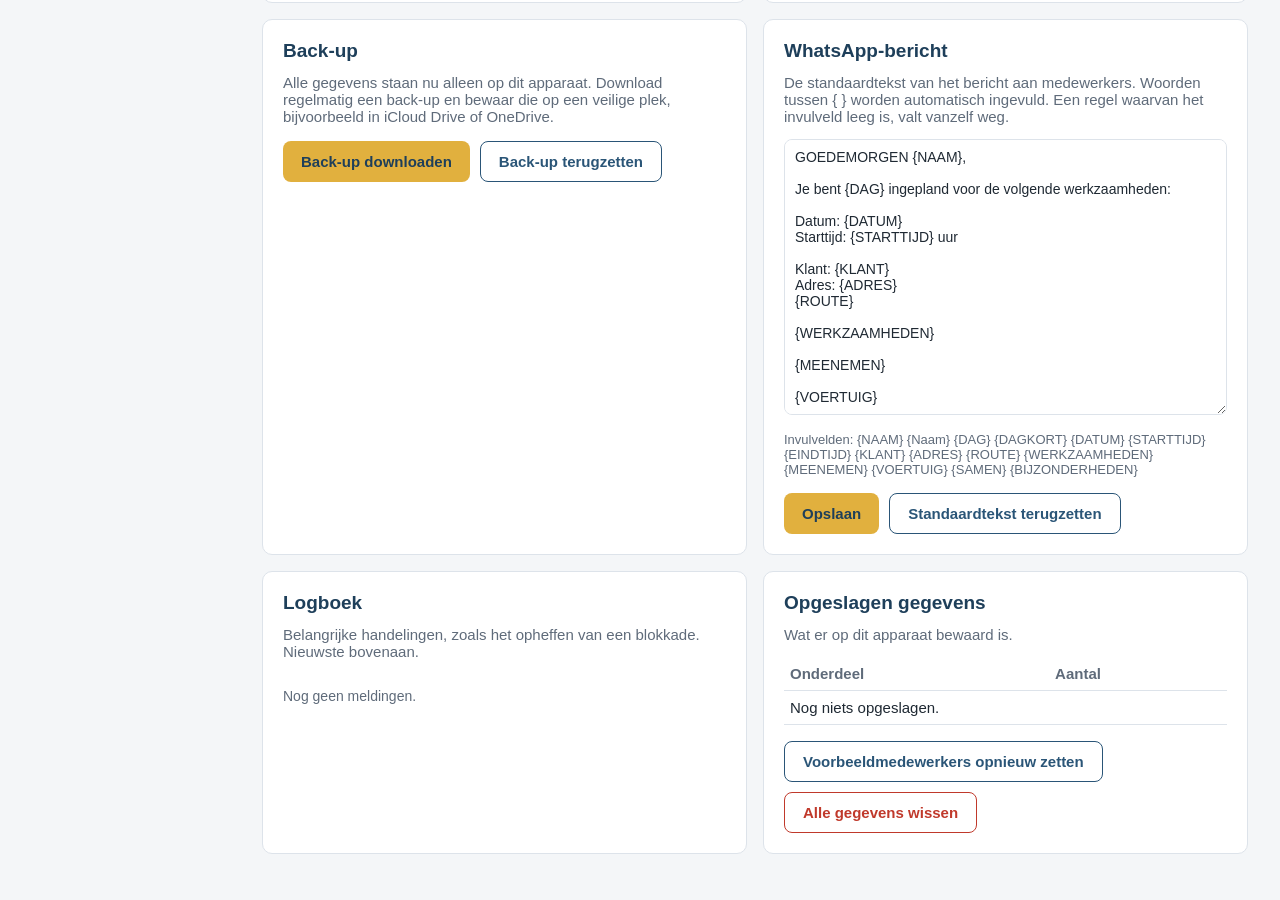
==== commit e99d548d: "Beheer: knop Zones testen (diagnose van de zonebron) Co-Authored-By: Claude Opus 5.5 <noreply@anthro" ====
--- a/beheer.html
+++ b/beheer.html
@@ -74,7 +74,9 @@
           <button class="knop" id="zones-bijwerken">Nu bijwerken</button>
           <button class="knop tweede" id="zones-bestand-knop">Laden uit bestand (GeoJSON)</button>
           <input type="file" id="zones-bestand" accept=".json,.geojson,application/json" hidden>
-        </div>
+          <button class="knop tweede" id="zones-test">🔍 Zones testen</button>
+        </div>
+        <pre class="zones-diagnose" id="zones-diagnose" hidden></pre>
         <p class="uitleg">Lukt bijwerken niet? Open dan dit adres in de browser, bewaar de pagina als bestand en laad dat hier:<br>
           <code id="zones-bron"></code></p>
         <div class="melding" id="melding-zones"></div>
@@ -303,6 +305,40 @@
       await Zones.laad({ opnieuw: true });
       tekenZoneStand();
     });
+    // Diagnose: laat precies zien wat de bron terugstuurt (voor het oplossen van problemen)
+    document.getElementById("zones-test").addEventListener("click", async function () {
+      const uit = document.getElementById("zones-diagnose");
+      uit.hidden = false;
+      const r = [];
+      r.push("Versie: " + VERSIE);
+      r.push("Bron: " + Zones.BRON);
+      try {
+        const t0 = Date.now();
+        const antwoord = await fetch(Zones.BRON, { headers: { Accept: "application/json" } });
+        r.push("Antwoord: " + antwoord.status + " " + antwoord.statusText + " (" + (Date.now() - t0) + " ms)");
+        r.push("Soort: " + (antwoord.headers.get("content-type") || "onbekend"));
+        const tekst = await antwoord.text();
+        r.push("Grootte: " + Math.round(tekst.length / 1024) + " kB");
+        let data = null;
+        try { data = JSON.parse(tekst); } catch (e) { r.push("Geen JSON. Begin: " + tekst.slice(0, 300)); }
+        if (data) {
+          r.push("Bovenste velden: " + (Array.isArray(data) ? "lijst met " + data.length + " items" : Object.keys(data).join(", ")));
+          const lijst = Array.isArray(data) ? data : (data.features || (data.data && data.data.features) || []);
+          r.push("Aantal features: " + lijst.length);
+          if (lijst[0]) {
+            const f = lijst[0];
+            r.push("Eerste feature, velden: " + Object.keys(f).join(", "));
+            r.push("Geometrie: " + (f.geometry ? f.geometry.type + " " + JSON.stringify(f.geometry.coordinates).slice(0, 80) : "geen"));
+            r.push("Eigenschappen: " + JSON.stringify(f.properties || {}).slice(0, 1200));
+          }
+          const zones = Zones.verwerk(data);
+          r.push("Herkend als zones: " + zones.length + (zones[0] ? " (bijv. " + zones[0].naam + ", " + zones[0].type + ", vanaf " + (zones[0].vanaf || "?") + ")" : ""));
+        }
+      } catch (e) {
+        r.push("FOUT: " + (e.message || e) + (/fetch/i.test(e.message || "") ? "  → de browser mag de bron niet lezen (vaak een CORS-instelling van de bron)." : ""));
+      }
+      uit.textContent = r.join("\n");
+    });
     document.getElementById("zones-bestand-knop").addEventListener("click", function () { document.getElementById("zones-bestand").click(); });
     document.getElementById("zones-bestand").addEventListener("change", async function (e) {
       const f = e.target.files[0]; e.target.value = "";
--- a/css/stijl.css
+++ b/css/stijl.css
@@ -669,3 +669,4 @@
 .tarief-regel { display: flex; justify-content: space-between; align-items: center; gap: 12px; padding: 6px 0; border-bottom: 1px solid var(--lijn); }
 .tarief-regel label { flex: 1; }
 .kaart-item-extra { display: flex; flex-direction: column; gap: 3px; margin-top: 4px; font-size: 13px; }
+.zones-diagnose { white-space: pre-wrap; word-break: break-word; background: #1F2933; color: #E6EDF3; padding: 12px; border-radius: 8px; font-size: 12px; max-height: 360px; overflow: auto; }
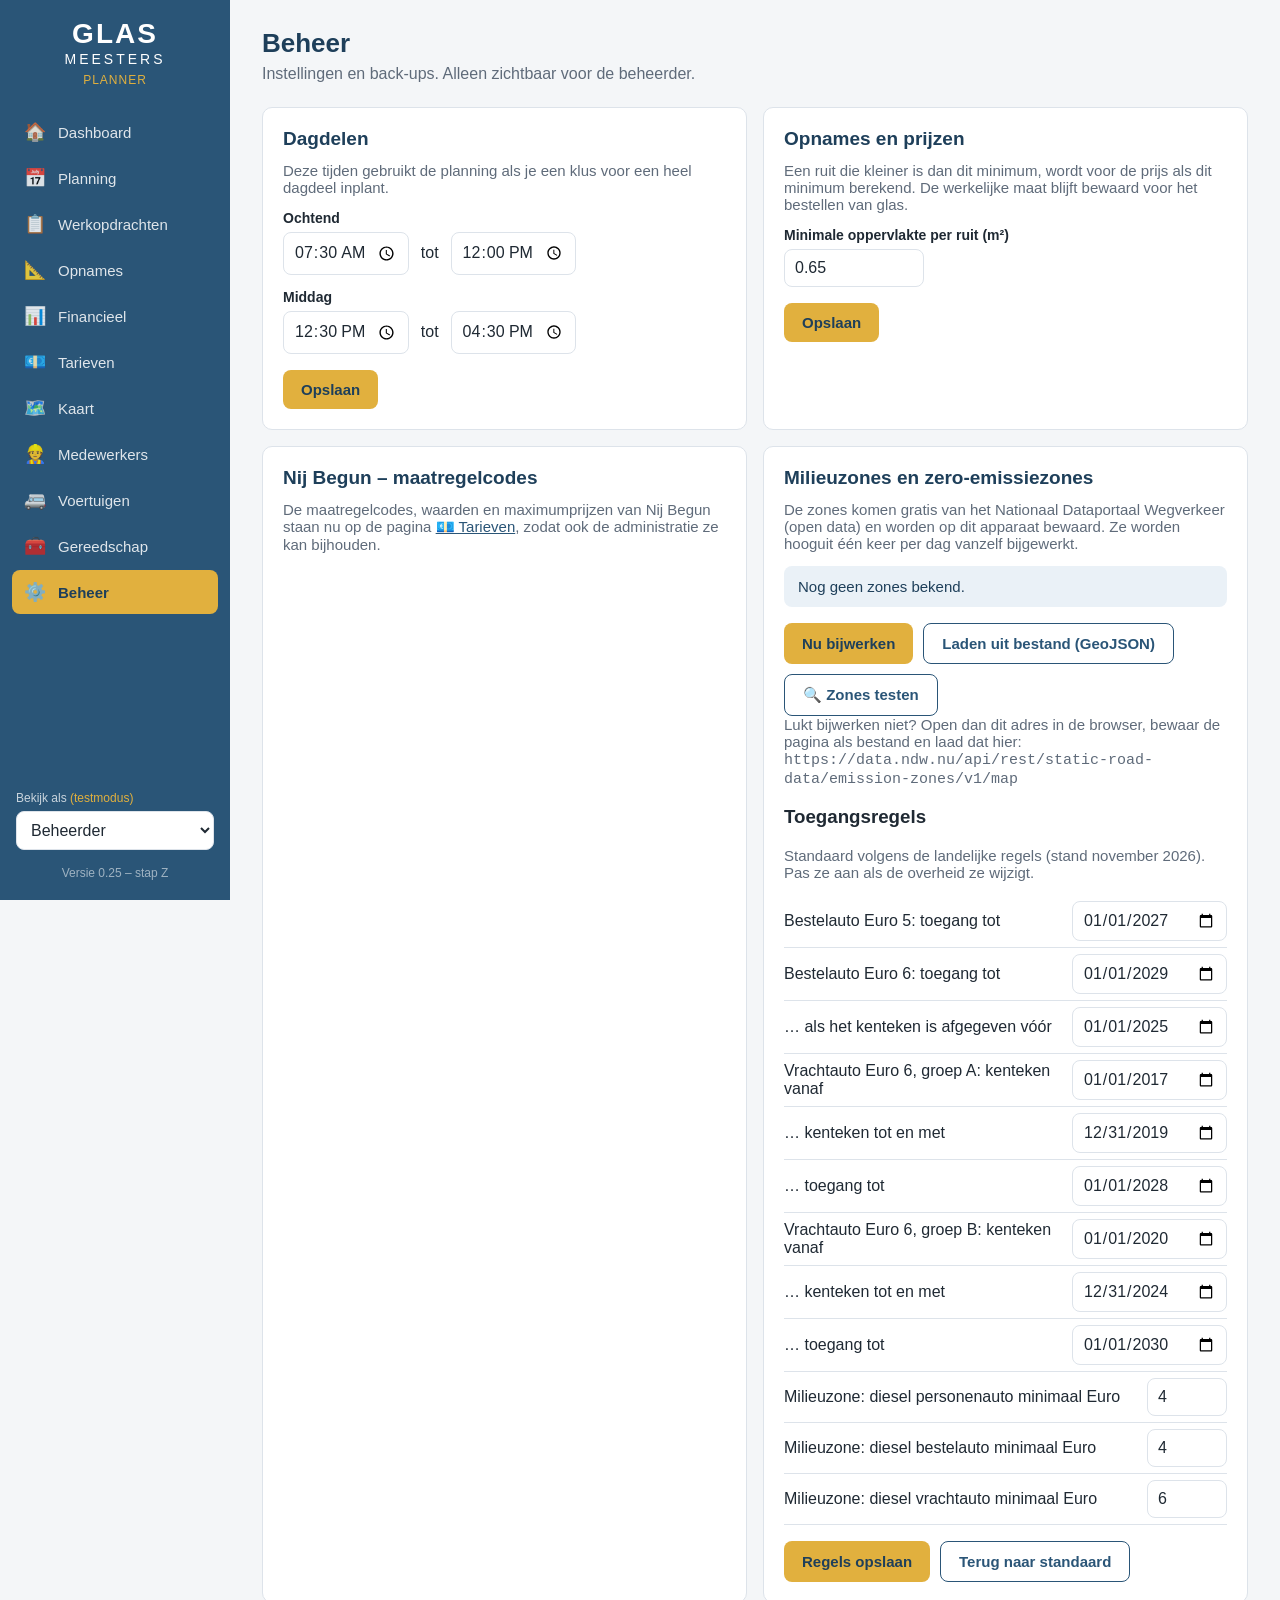
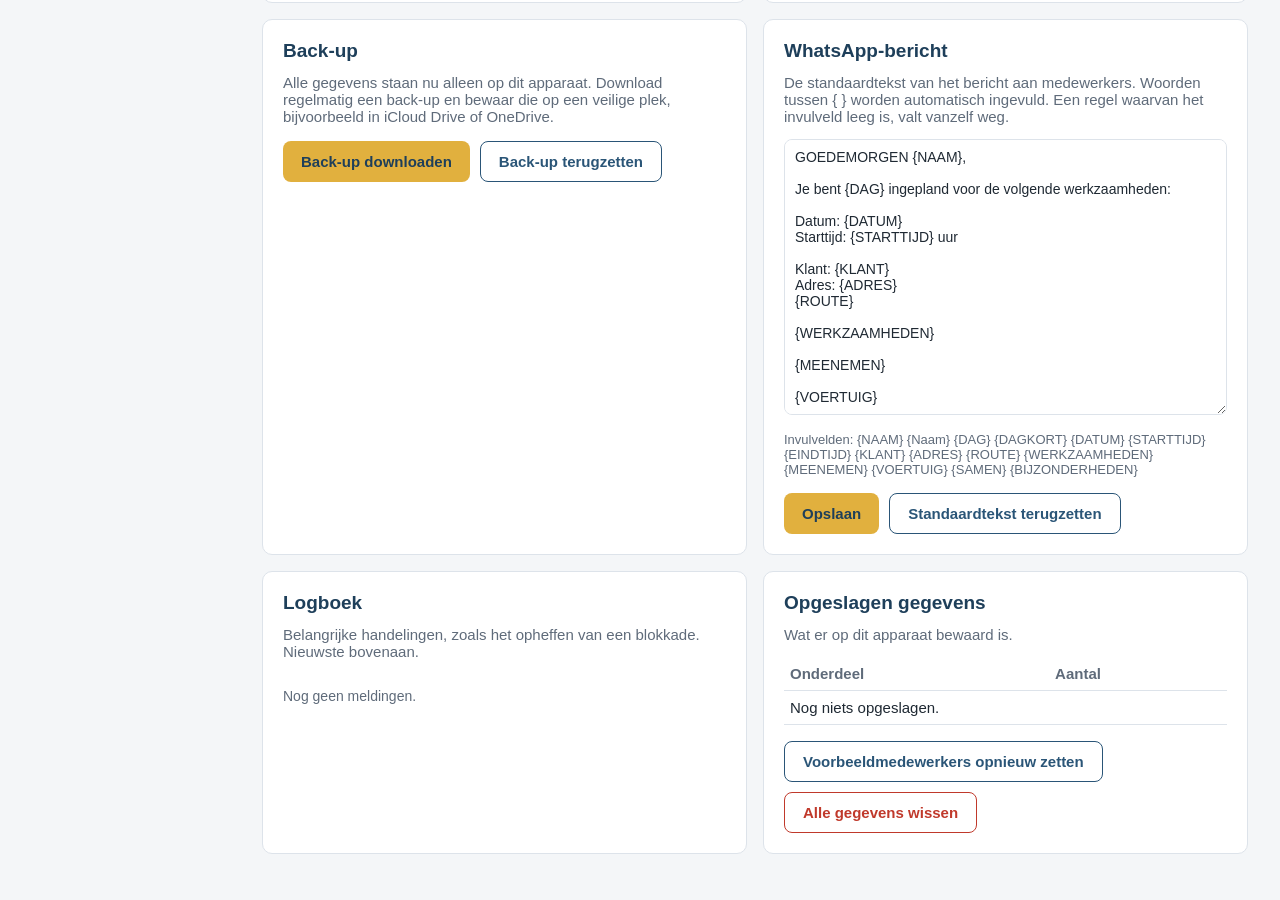
==== commit 853ddca5: "Zones via eigen server ophalen (Cloudflare Worker /api/zones) De browser mag de NDW-bron niet rechts" ====
--- a/beheer.html
+++ b/beheer.html
@@ -311,10 +311,10 @@
       uit.hidden = false;
       const r = [];
       r.push("Versie: " + VERSIE);
-      r.push("Bron: " + Zones.BRON);
+      r.push("Bron: " + Zones.EIGEN_BRON + " (via onze server) → " + Zones.BRON);
       try {
         const t0 = Date.now();
-        const antwoord = await fetch(Zones.BRON, { headers: { Accept: "application/json" } });
+        const antwoord = await fetch(Zones.EIGEN_BRON, { headers: { Accept: "application/json" } });
         r.push("Antwoord: " + antwoord.status + " " + antwoord.statusText + " (" + (Date.now() - t0) + " ms)");
         r.push("Soort: " + (antwoord.headers.get("content-type") || "onbekend"));
         const tekst = await antwoord.text();
